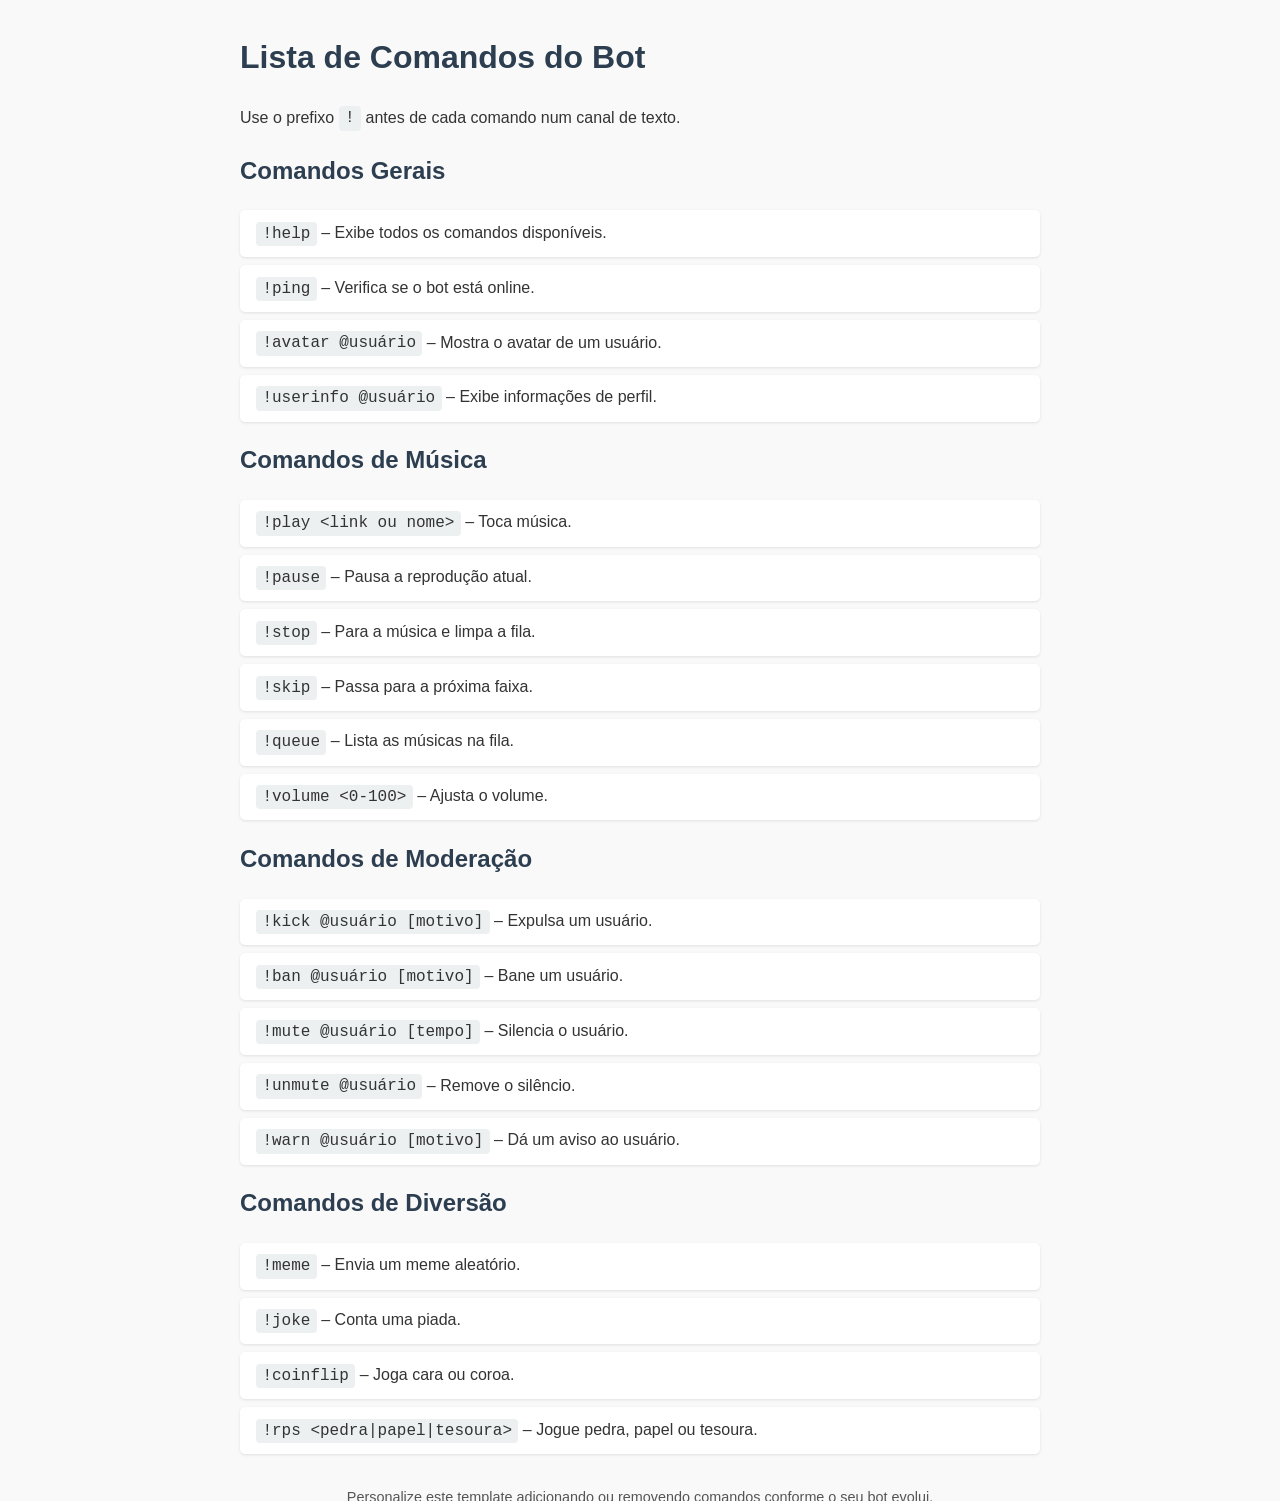
==== comandos.html @ 89ba39c0 "Add files via upload" ====
<!DOCTYPE html>
<html lang="pt-BR">
<head>
  <meta charset="UTF-8" />
  <meta name="viewport" content="width=device-width, initial-scale=1.0"/>
  <title>Comandos do Bot no Discord</title>
  <style>
    body {
      font-family: Arial, sans-serif;
      max-width: 800px;
      margin: 2rem auto;
      padding: 0 1rem;
      line-height: 1.6;
      color: #333;
      background: #f9f9f9;
    }
    h1, h2 {
      color: #2c3e50;
    }
    ul {
      list-style: none;
      padding: 0;
    }
    ul li {
      background: #fff;
      margin: .5rem 0;
      padding: .6rem 1rem;
      border-radius: 5px;
      box-shadow: 0 1px 3px rgba(0,0,0,0.1);
    }
    code {
      background: #ecf0f1;
      padding: .2rem .4rem;
      border-radius: 4px;
      font-family: Consolas, monospace;
    }
    footer {
      margin-top: 2rem;
      font-size: .9rem;
      text-align: center;
      color: #555;
    }
  </style>
</head>
<body>

  <h1>Lista de Comandos do Bot</h1>
  <p>Use o prefixo <code>!</code> antes de cada comando num canal de texto.</p>

  <h2>Comandos Gerais</h2>
  <ul>
    <li><code>!help</code> – Exibe todos os comandos disponíveis.</li>
    <li><code>!ping</code> – Verifica se o bot está online.</li>
    <li><code>!avatar @usuário</code> – Mostra o avatar de um usuário.</li>
    <li><code>!userinfo @usuário</code> – Exibe informações de perfil.</li>
  </ul>

  <h2>Comandos de Música</h2>
  <ul>
    <li><code>!play &lt;link ou nome&gt;</code> – Toca música.</li>
    <li><code>!pause</code> – Pausa a reprodução atual.</li>
    <li><code>!stop</code> – Para a música e limpa a fila.</li>
    <li><code>!skip</code> – Passa para a próxima faixa.</li>
    <li><code>!queue</code> – Lista as músicas na fila.</li>
    <li><code>!volume &lt;0-100&gt;</code> – Ajusta o volume.</li>
  </ul>

  <h2>Comandos de Moderação</h2>
  <ul>
    <li><code>!kick @usuário [motivo]</code> – Expulsa um usuário.</li>
    <li><code>!ban @usuário [motivo]</code> – Bane um usuário.</li>
    <li><code>!mute @usuário [tempo]</code> – Silencia o usuário.</li>
    <li><code>!unmute @usuário</code> – Remove o silêncio.</li>
    <li><code>!warn @usuário [motivo]</code> – Dá um aviso ao usuário.</li>
  </ul>

  <h2>Comandos de Diversão</h2>
  <ul>
    <li><code>!meme</code> – Envia um meme aleatório.</li>
    <li><code>!joke</code> – Conta uma piada.</li>
    <li><code>!coinflip</code> – Joga cara ou coroa.</li>
    <li><code>!rps &lt;pedra|papel|tesoura&gt;</code> – Jogue pedra, papel ou tesoura.</li>
  </ul>

  <footer>
    Personalize este template adicionando ou removendo comandos conforme o seu bot evolui.
  </footer>

</body>
</html>
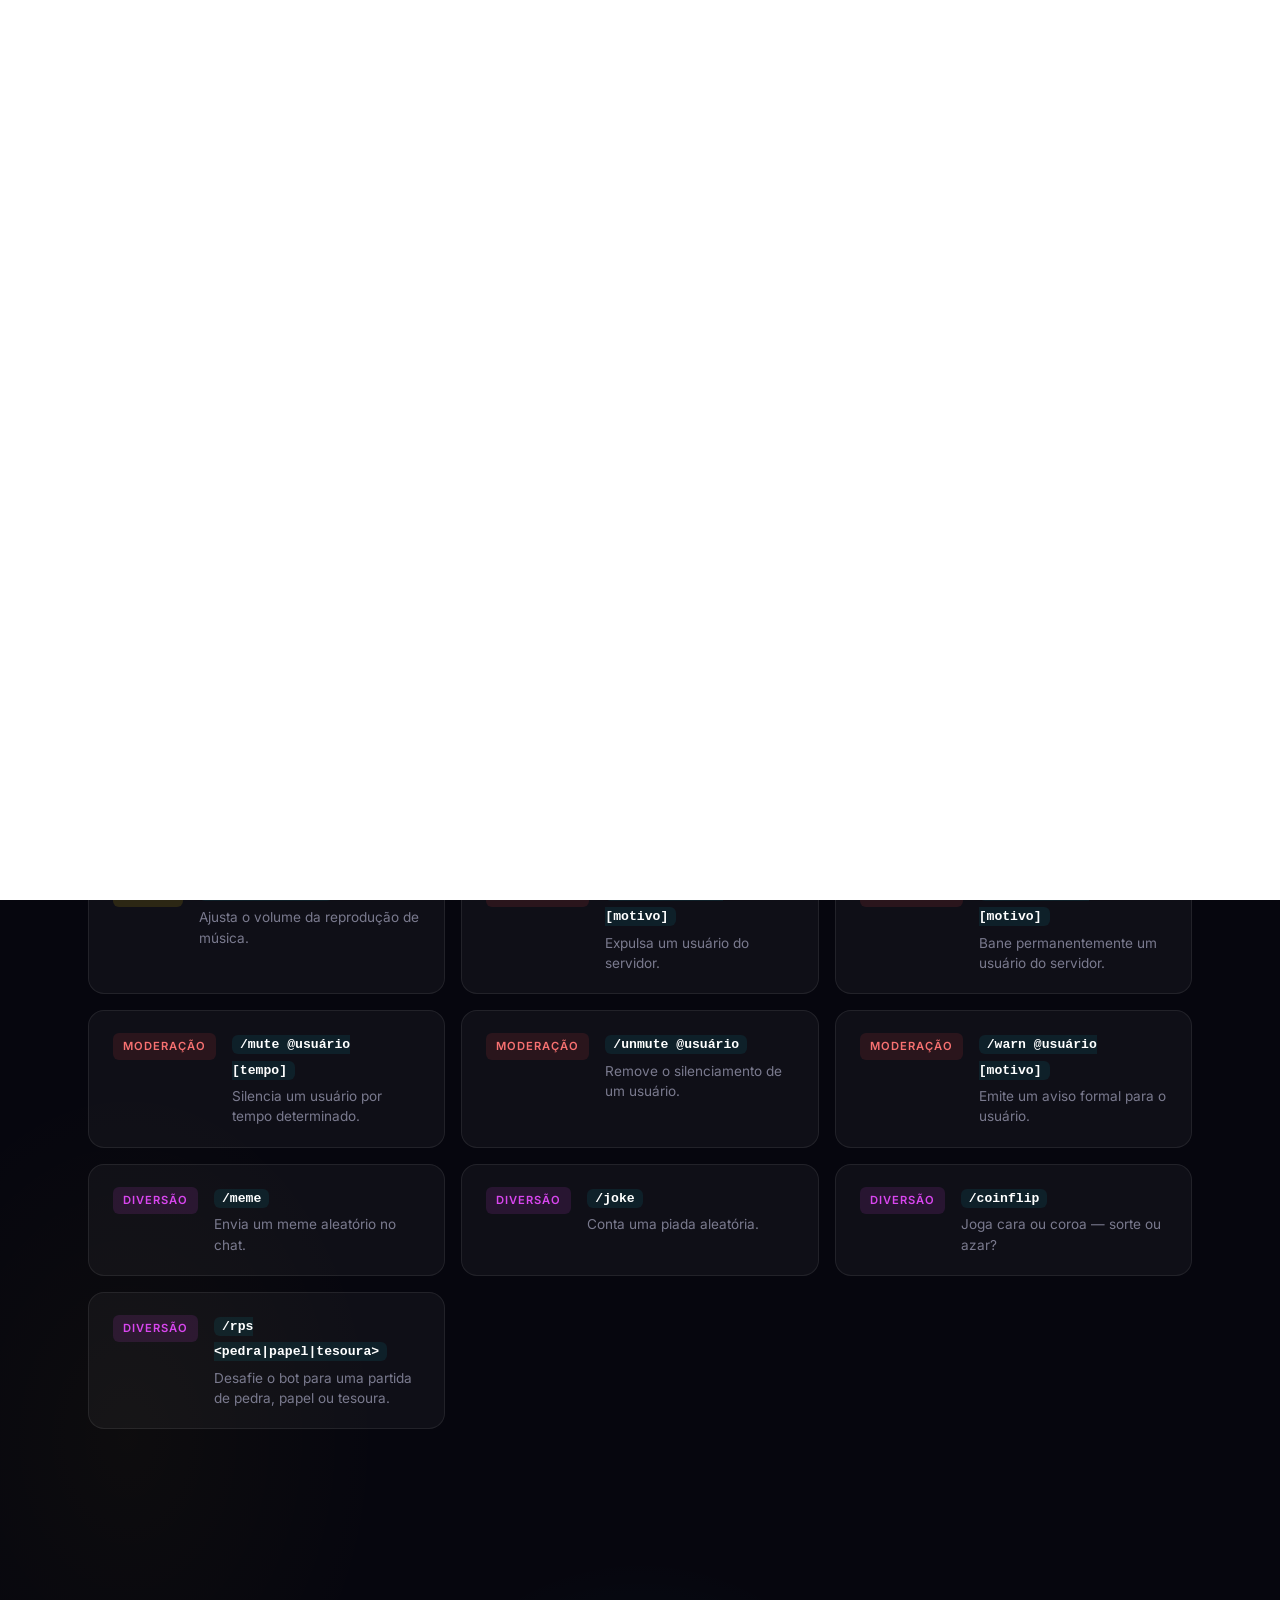
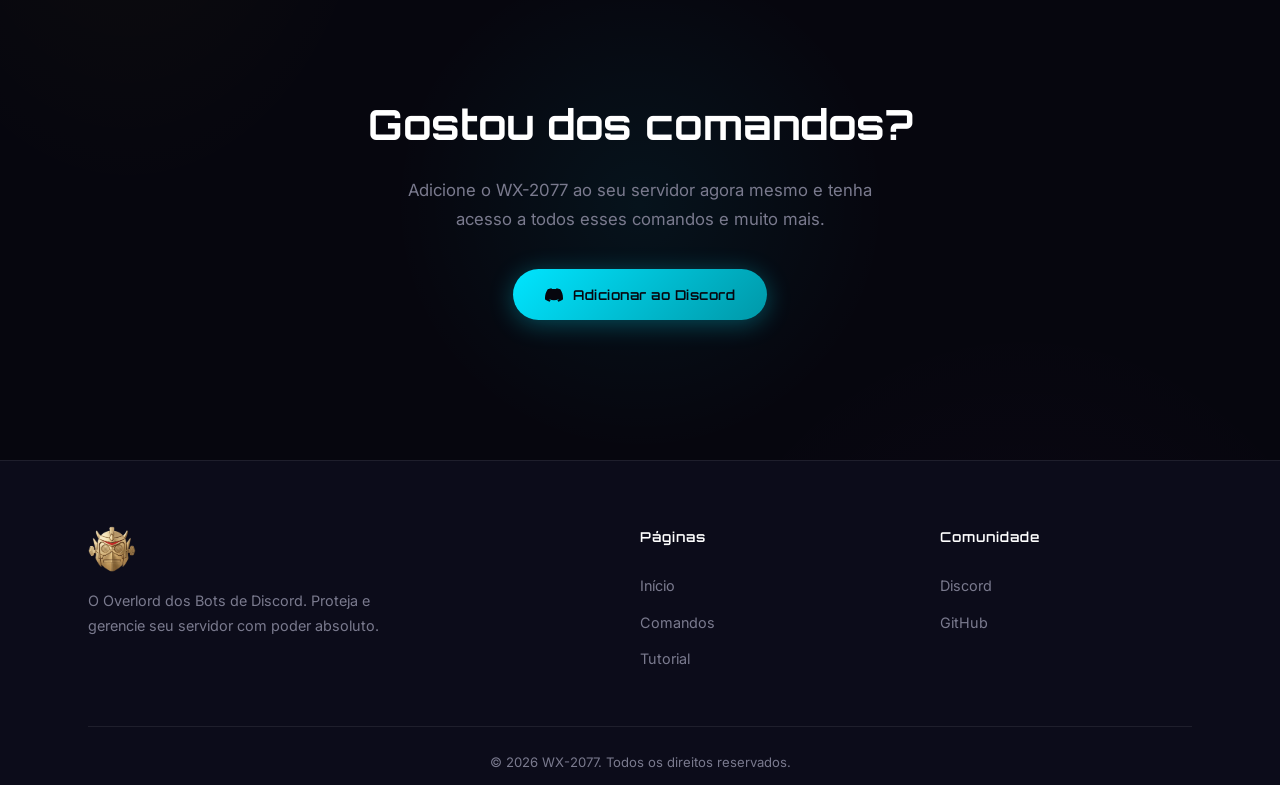
==== commit 97b2748a: "Redesign completo da landing page Redesign completo da landing page do bot de Discord WX-2077 com es" ====
--- a/comandos.html
+++ b/comandos.html
@@ -1,90 +1,277 @@
-<!DOCTYPE html>
-<html lang="pt-BR">
-<head>
-  <meta charset="UTF-8" />
-  <meta name="viewport" content="width=device-width, initial-scale=1.0"/>
-  <title>Comandos do Bot no Discord</title>
-  <style>
-    body {
-      font-family: Arial, sans-serif;
-      max-width: 800px;
-      margin: 2rem auto;
-      padding: 0 1rem;
-      line-height: 1.6;
-      color: #333;
-      background: #f9f9f9;
-    }
-    h1, h2 {
-      color: #2c3e50;
-    }
-    ul {
-      list-style: none;
-      padding: 0;
-    }
-    ul li {
-      background: #fff;
-      margin: .5rem 0;
-      padding: .6rem 1rem;
-      border-radius: 5px;
-      box-shadow: 0 1px 3px rgba(0,0,0,0.1);
-    }
-    code {
-      background: #ecf0f1;
-      padding: .2rem .4rem;
-      border-radius: 4px;
-      font-family: Consolas, monospace;
-    }
-    footer {
-      margin-top: 2rem;
-      font-size: .9rem;
-      text-align: center;
-      color: #555;
-    }
-  </style>
-</head>
-<body>
-
-  <h1>Lista de Comandos do Bot</h1>
-  <p>Use o prefixo <code>!</code> antes de cada comando num canal de texto.</p>
-
-  <h2>Comandos Gerais</h2>
-  <ul>
-    <li><code>!help</code> – Exibe todos os comandos disponíveis.</li>
-    <li><code>!ping</code> – Verifica se o bot está online.</li>
-    <li><code>!avatar @usuário</code> – Mostra o avatar de um usuário.</li>
-    <li><code>!userinfo @usuário</code> – Exibe informações de perfil.</li>
-  </ul>
-
-  <h2>Comandos de Música</h2>
-  <ul>
-    <li><code>!play &lt;link ou nome&gt;</code> – Toca música.</li>
-    <li><code>!pause</code> – Pausa a reprodução atual.</li>
-    <li><code>!stop</code> – Para a música e limpa a fila.</li>
-    <li><code>!skip</code> – Passa para a próxima faixa.</li>
-    <li><code>!queue</code> – Lista as músicas na fila.</li>
-    <li><code>!volume &lt;0-100&gt;</code> – Ajusta o volume.</li>
-  </ul>
-
-  <h2>Comandos de Moderação</h2>
-  <ul>
-    <li><code>!kick @usuário [motivo]</code> – Expulsa um usuário.</li>
-    <li><code>!ban @usuário [motivo]</code> – Bane um usuário.</li>
-    <li><code>!mute @usuário [tempo]</code> – Silencia o usuário.</li>
-    <li><code>!unmute @usuário</code> – Remove o silêncio.</li>
-    <li><code>!warn @usuário [motivo]</code> – Dá um aviso ao usuário.</li>
-  </ul>
-
-  <h2>Comandos de Diversão</h2>
-  <ul>
-    <li><code>!meme</code> – Envia um meme aleatório.</li>
-    <li><code>!joke</code> – Conta uma piada.</li>
-    <li><code>!coinflip</code> – Joga cara ou coroa.</li>
-    <li><code>!rps &lt;pedra|papel|tesoura&gt;</code> – Jogue pedra, papel ou tesoura.</li>
-  </ul>
-
-  <footer>
-    Personalize este template adicionando ou removendo comandos conforme o seu bot evolui.
-  </footer>
-
-</body>
-</html>
+<!DOCTYPE html>
+<html lang="pt-BR">
+<head>
+  <meta charset="UTF-8">
+  <meta name="viewport" content="width=device-width, initial-scale=1.0">
+  <meta name="description" content="Lista completa de comandos do bot WX-2077 para Discord — Gerais, Música, Moderação e Diversão.">
+  <meta name="theme-color" content="#06060e">
+  <title>Comandos — WX-2077</title>
+  <link rel="icon" type="image/png" href="images/logonova.png">
+  <link rel="stylesheet" href="style.css">
+</head>
+<body>
+
+  <!-- Lightning overlay -->
+  <div class="lightning-overlay" aria-hidden="true"></div>
+  <div class="nav__overlay" id="nav-overlay" aria-hidden="true"></div>
+
+  <!-- ===== NAVIGATION ===== -->
+  <header class="nav" id="nav">
+    <div class="nav__container">
+      <a href="index.html" class="nav__logo">
+        <img src="images/logonova.png" alt="WX-2077 Logo" class="nav__logo-img">
+        <span class="nav__logo-text">WX-2077</span>
+      </a>
+      <button class="nav__hamburger" id="hamburger" aria-label="Abrir menu" aria-expanded="false">
+        <span></span><span></span><span></span>
+      </button>
+      <nav class="nav__menu" id="nav-menu">
+        <a href="index.html" class="nav__link">Início</a>
+        <a href="comandos.html" class="nav__link nav__link--active">Comandos</a>
+        <a href="tutorial.html" class="nav__link">Tutorial</a>
+        <a href="https://github.com/seu-repositorio" class="nav__link" target="_blank" rel="noopener">Open Source</a>
+        <a href="https://discord.com/oauth2/authorize?client_id=1154902622189400074" class="nav__cta">
+          <svg class="btn__icon" viewBox="0 0 24 24" fill="currentColor"><path d="M20.317 4.37a19.791 19.791 0 0 0-4.885-1.515.074.074 0 0 0-.079.037c-.21.375-.444.864-.608 1.25a18.27 18.27 0 0 0-5.487 0 12.64 12.64 0 0 0-.617-1.25.077.077 0 0 0-.079-.037A19.736 19.736 0 0 0 3.677 4.37a.07.07 0 0 0-.032.027C.533 9.046-.32 13.58.099 18.057a.082.082 0 0 0 .031.057 19.9 19.9 0 0 0 5.993 3.03.078.078 0 0 0 .084-.028 14.09 14.09 0 0 0 1.226-1.994.076.076 0 0 0-.041-.106 13.107 13.107 0 0 1-1.872-.892.077.077 0 0 1-.008-.128 10.2 10.2 0 0 0 .372-.292.074.074 0 0 1 .077-.01c3.928 1.793 8.18 1.793 12.062 0a.074.074 0 0 1 .078.01c.12.098.246.198.373.292a.077.077 0 0 1-.006.127 12.299 12.299 0 0 1-1.873.892.077.077 0 0 0-.041.107c.36.698.772 1.362 1.225 1.993a.076.076 0 0 0 .084.028 19.839 19.839 0 0 0 6.002-3.03.077.077 0 0 0 .032-.054c.5-5.177-.838-9.674-3.549-13.66a.061.061 0 0 0-.031-.03z"/></svg>
+          Adicionar ao Discord
+        </a>
+      </nav>
+    </div>
+  </header>
+
+  <!-- ===== PAGE HEADER ===== -->
+  <section class="page-header">
+    <div class="container">
+      <h1 class="page-header__title reveal">Comandos</h1>
+      <p class="page-header__subtitle reveal">Todos os comandos disponíveis no WX-2077. Use o prefixo <code style="background:rgba(0,229,255,0.1);padding:2px 8px;border-radius:4px;color:var(--primary);font-family:monospace;">/</code> antes de cada comando.</p>
+    </div>
+  </section>
+
+  <!-- ===== COMMANDS ===== -->
+  <section class="section" style="padding-top:0;">
+    <div class="container">
+      <!-- Search -->
+      <div class="commands__search reveal">
+        <svg class="commands__search-icon" viewBox="0 0 24 24" fill="none" stroke="currentColor" stroke-width="2" stroke-linecap="round" stroke-linejoin="round">
+          <circle cx="11" cy="11" r="8"/><line x1="21" y1="21" x2="16.65" y2="16.65"/>
+        </svg>
+        <input type="text" class="commands__search-input" id="command-search" placeholder="Buscar comando..." autocomplete="off">
+      </div>
+
+      <!-- Tabs -->
+      <div class="commands__tabs reveal">
+        <button class="commands__tab commands__tab--active" data-filter="todos">Todos</button>
+        <button class="commands__tab" data-filter="geral">Gerais</button>
+        <button class="commands__tab" data-filter="musica">Música</button>
+        <button class="commands__tab" data-filter="moderacao">Moderação</button>
+        <button class="commands__tab" data-filter="diversao">Diversão</button>
+      </div>
+
+      <!-- Command Cards Grid -->
+      <div class="commands__grid">
+        <!-- GERAIS -->
+        <div class="command-card reveal" data-category="geral">
+          <span class="command-card__prefix command-card__prefix--geral">Geral</span>
+          <div class="command-card__body">
+            <div class="command-card__name"><code>/help</code></div>
+            <p class="command-card__desc">Exibe todos os comandos disponíveis.</p>
+          </div>
+        </div>
+
+        <div class="command-card reveal" data-category="geral">
+          <span class="command-card__prefix command-card__prefix--geral">Geral</span>
+          <div class="command-card__body">
+            <div class="command-card__name"><code>/ping</code></div>
+            <p class="command-card__desc">Verifica se o bot está online e mostra a latência.</p>
+          </div>
+        </div>
+
+        <div class="command-card reveal" data-category="geral">
+          <span class="command-card__prefix command-card__prefix--geral">Geral</span>
+          <div class="command-card__body">
+            <div class="command-card__name"><code>/avatar @usuário</code></div>
+            <p class="command-card__desc">Mostra o avatar de um usuário em tamanho completo.</p>
+          </div>
+        </div>
+
+        <div class="command-card reveal" data-category="geral">
+          <span class="command-card__prefix command-card__prefix--geral">Geral</span>
+          <div class="command-card__body">
+            <div class="command-card__name"><code>/userinfo @usuário</code></div>
+            <p class="command-card__desc">Exibe informações detalhadas do perfil do usuário.</p>
+          </div>
+        </div>
+
+        <!-- MÚSICA -->
+        <div class="command-card reveal" data-category="musica">
+          <span class="command-card__prefix command-card__prefix--musica">Música</span>
+          <div class="command-card__body">
+            <div class="command-card__name"><code>/play &lt;link ou nome&gt;</code></div>
+            <p class="command-card__desc">Toca uma música no canal de voz.</p>
+          </div>
+        </div>
+
+        <div class="command-card reveal" data-category="musica">
+          <span class="command-card__prefix command-card__prefix--musica">Música</span>
+          <div class="command-card__body">
+            <div class="command-card__name"><code>/pause</code></div>
+            <p class="command-card__desc">Pausa a reprodução atual.</p>
+          </div>
+        </div>
+
+        <div class="command-card reveal" data-category="musica">
+          <span class="command-card__prefix command-card__prefix--musica">Música</span>
+          <div class="command-card__body">
+            <div class="command-card__name"><code>/stop</code></div>
+            <p class="command-card__desc">Para a música e limpa a fila de reprodução.</p>
+          </div>
+        </div>
+
+        <div class="command-card reveal" data-category="musica">
+          <span class="command-card__prefix command-card__prefix--musica">Música</span>
+          <div class="command-card__body">
+            <div class="command-card__name"><code>/skip</code></div>
+            <p class="command-card__desc">Pula para a próxima faixa na fila.</p>
+          </div>
+        </div>
+
+        <div class="command-card reveal" data-category="musica">
+          <span class="command-card__prefix command-card__prefix--musica">Música</span>
+          <div class="command-card__body">
+            <div class="command-card__name"><code>/queue</code></div>
+            <p class="command-card__desc">Lista todas as músicas na fila de reprodução.</p>
+          </div>
+        </div>
+
+        <div class="command-card reveal" data-category="musica">
+          <span class="command-card__prefix command-card__prefix--musica">Música</span>
+          <div class="command-card__body">
+            <div class="command-card__name"><code>/volume &lt;0-100&gt;</code></div>
+            <p class="command-card__desc">Ajusta o volume da reprodução de música.</p>
+          </div>
+        </div>
+
+        <!-- MODERAÇÃO -->
+        <div class="command-card reveal" data-category="moderacao">
+          <span class="command-card__prefix command-card__prefix--moderacao">Moderação</span>
+          <div class="command-card__body">
+            <div class="command-card__name"><code>/kick @usuário [motivo]</code></div>
+            <p class="command-card__desc">Expulsa um usuário do servidor.</p>
+          </div>
+        </div>
+
+        <div class="command-card reveal" data-category="moderacao">
+          <span class="command-card__prefix command-card__prefix--moderacao">Moderação</span>
+          <div class="command-card__body">
+            <div class="command-card__name"><code>/ban @usuário [motivo]</code></div>
+            <p class="command-card__desc">Bane permanentemente um usuário do servidor.</p>
+          </div>
+        </div>
+
+        <div class="command-card reveal" data-category="moderacao">
+          <span class="command-card__prefix command-card__prefix--moderacao">Moderação</span>
+          <div class="command-card__body">
+            <div class="command-card__name"><code>/mute @usuário [tempo]</code></div>
+            <p class="command-card__desc">Silencia um usuário por tempo determinado.</p>
+          </div>
+        </div>
+
+        <div class="command-card reveal" data-category="moderacao">
+          <span class="command-card__prefix command-card__prefix--moderacao">Moderação</span>
+          <div class="command-card__body">
+            <div class="command-card__name"><code>/unmute @usuário</code></div>
+            <p class="command-card__desc">Remove o silenciamento de um usuário.</p>
+          </div>
+        </div>
+
+        <div class="command-card reveal" data-category="moderacao">
+          <span class="command-card__prefix command-card__prefix--moderacao">Moderação</span>
+          <div class="command-card__body">
+            <div class="command-card__name"><code>/warn @usuário [motivo]</code></div>
+            <p class="command-card__desc">Emite um aviso formal para o usuário.</p>
+          </div>
+        </div>
+
+        <!-- DIVERSÃO -->
+        <div class="command-card reveal" data-category="diversao">
+          <span class="command-card__prefix command-card__prefix--diversao">Diversão</span>
+          <div class="command-card__body">
+            <div class="command-card__name"><code>/meme</code></div>
+            <p class="command-card__desc">Envia um meme aleatório no chat.</p>
+          </div>
+        </div>
+
+        <div class="command-card reveal" data-category="diversao">
+          <span class="command-card__prefix command-card__prefix--diversao">Diversão</span>
+          <div class="command-card__body">
+            <div class="command-card__name"><code>/joke</code></div>
+            <p class="command-card__desc">Conta uma piada aleatória.</p>
+          </div>
+        </div>
+
+        <div class="command-card reveal" data-category="diversao">
+          <span class="command-card__prefix command-card__prefix--diversao">Diversão</span>
+          <div class="command-card__body">
+            <div class="command-card__name"><code>/coinflip</code></div>
+            <p class="command-card__desc">Joga cara ou coroa — sorte ou azar?</p>
+          </div>
+        </div>
+
+        <div class="command-card reveal" data-category="diversao">
+          <span class="command-card__prefix command-card__prefix--diversao">Diversão</span>
+          <div class="command-card__body">
+            <div class="command-card__name"><code>/rps &lt;pedra|papel|tesoura&gt;</code></div>
+            <p class="command-card__desc">Desafie o bot para uma partida de pedra, papel ou tesoura.</p>
+          </div>
+        </div>
+      </div>
+    </div>
+  </section>
+
+  <!-- ===== CTA ===== -->
+  <section class="cta-section">
+    <div class="container">
+      <h2 class="cta-section__title reveal">Gostou dos comandos?</h2>
+      <p class="cta-section__text reveal">Adicione o WX-2077 ao seu servidor agora mesmo e tenha acesso a todos esses comandos e muito mais.</p>
+      <div class="reveal">
+        <a href="https://discord.com/oauth2/authorize?client_id=1154902622189400074" class="btn btn--primary">
+          <svg class="btn__icon" viewBox="0 0 24 24" fill="currentColor"><path d="M20.317 4.37a19.791 19.791 0 0 0-4.885-1.515.074.074 0 0 0-.079.037c-.21.375-.444.864-.608 1.25a18.27 18.27 0 0 0-5.487 0 12.64 12.64 0 0 0-.617-1.25.077.077 0 0 0-.079-.037A19.736 19.736 0 0 0 3.677 4.37a.07.07 0 0 0-.032.027C.533 9.046-.32 13.58.099 18.057a.082.082 0 0 0 .031.057 19.9 19.9 0 0 0 5.993 3.03.078.078 0 0 0 .084-.028 14.09 14.09 0 0 0 1.226-1.994.076.076 0 0 0-.041-.106 13.107 13.107 0 0 1-1.872-.892.077.077 0 0 1-.008-.128 10.2 10.2 0 0 0 .372-.292.074.074 0 0 1 .077-.01c3.928 1.793 8.18 1.793 12.062 0a.074.074 0 0 1 .078.01c.12.098.246.198.373.292a.077.077 0 0 1-.006.127 12.299 12.299 0 0 1-1.873.892.077.077 0 0 0-.041.107c.36.698.772 1.362 1.225 1.993a.076.076 0 0 0 .084.028 19.839 19.839 0 0 0 6.002-3.03.077.077 0 0 0 .032-.054c.5-5.177-.838-9.674-3.549-13.66a.061.061 0 0 0-.031-.03z"/></svg>
+          Adicionar ao Discord
+        </a>
+      </div>
+    </div>
+  </section>
+
+  <!-- ===== FOOTER ===== -->
+  <footer class="footer">
+    <div class="container">
+      <div class="footer__grid">
+        <div class="footer__col">
+          <img src="images/logonova.png" alt="WX-2077" class="footer__logo-img">
+          <p class="footer__desc">O Overlord dos Bots de Discord. Proteja e gerencie seu servidor com poder absoluto.</p>
+        </div>
+        <div class="footer__col">
+          <h4 class="footer__title">Páginas</h4>
+          <a href="index.html" class="footer__link">Início</a>
+          <a href="comandos.html" class="footer__link">Comandos</a>
+          <a href="tutorial.html" class="footer__link">Tutorial</a>
+        </div>
+        <div class="footer__col">
+          <h4 class="footer__title">Comunidade</h4>
+          <a href="https://discord.com/oauth2/authorize?client_id=1154902622189400074" class="footer__link" target="_blank" rel="noopener">Discord</a>
+          <a href="https://github.com/seu-repositorio" class="footer__link" target="_blank" rel="noopener">GitHub</a>
+        </div>
+      </div>
+      <div class="footer__bottom">
+        <p>&copy; 2026 WX-2077. Todos os direitos reservados.</p>
+      </div>
+    </div>
+  </footer>
+
+  <!-- Back to top -->
+  <button class="back-to-top" id="back-to-top" aria-label="Voltar ao topo">
+    <svg viewBox="0 0 24 24" fill="none" stroke="currentColor" stroke-width="2" stroke-linecap="round" stroke-linejoin="round"><polyline points="18 15 12 9 6 15"/></svg>
+  </button>
+
+  <script src="script.js"></script>
+</body>
+</html>
--- a/style.css
+++ b/style.css
@@ -0,0 +1,1579 @@
+/* ====================================
+   WX-2077 — Design System Cyberpunk
+   ==================================== */
+
+@import url('https://fonts.googleapis.com/css2?family=Inter:wght@300;400;500;600;700&family=Orbitron:wght@400;500;600;700;800;900&display=swap');
+
+/* --- Custom Properties --- */
+:root {
+  --bg-primary: #06060e;
+  --bg-secondary: #0c0c1a;
+  --bg-tertiary: #141428;
+  --bg-card: rgba(255, 255, 255, 0.03);
+
+  --primary: #00e5ff;
+  --primary-dim: #007a8a;
+  --primary-rgb: 0, 229, 255;
+
+  --secondary: #d946ef;
+  --secondary-rgb: 217, 70, 239;
+
+  --accent: #ffd700;
+  --accent-dim: #b8960a;
+  --accent-rgb: 255, 215, 0;
+
+  --text: #e2e2e8;
+  --text-muted: #7a7a8e;
+  --text-bright: #ffffff;
+
+  --glass-bg: rgba(255, 255, 255, 0.04);
+  --glass-border: rgba(255, 255, 255, 0.08);
+  --glass-hover: rgba(255, 255, 255, 0.08);
+
+  --radius-xs: 6px;
+  --radius-sm: 10px;
+  --radius: 16px;
+  --radius-lg: 24px;
+  --radius-xl: 32px;
+
+  --ease: cubic-bezier(0.4, 0, 0.2, 1);
+  --ease-spring: cubic-bezier(0.34, 1.56, 0.64, 1);
+  --transition: 0.35s var(--ease);
+  --transition-fast: 0.2s var(--ease);
+
+  --nav-height: 72px;
+  --container: 1200px;
+  --gutter: clamp(16px, 4vw, 48px);
+}
+
+/* --- Reset --- */
+*,
+*::before,
+*::after {
+  margin: 0;
+  padding: 0;
+  box-sizing: border-box;
+}
+
+html {
+  scroll-behavior: smooth;
+  scroll-padding-top: var(--nav-height);
+}
+
+body {
+  font-family: 'Inter', -apple-system, BlinkMacSystemFont, sans-serif;
+  font-size: 16px;
+  line-height: 1.7;
+  color: var(--text);
+  background: var(--bg-primary);
+  background-image:
+    radial-gradient(ellipse 80% 60% at 50% 0%, rgba(var(--primary-rgb), 0.06) 0%, transparent 60%),
+    radial-gradient(ellipse 60% 40% at 80% 100%, rgba(var(--secondary-rgb), 0.04) 0%, transparent 50%),
+    radial-gradient(ellipse 40% 30% at 10% 60%, rgba(var(--accent-rgb), 0.03) 0%, transparent 50%);
+  min-height: 100vh;
+  overflow-x: hidden;
+  -webkit-font-smoothing: antialiased;
+  -moz-osx-font-smoothing: grayscale;
+}
+
+a {
+  color: inherit;
+  text-decoration: none;
+}
+
+ul, ol {
+  list-style: none;
+}
+
+img {
+  max-width: 100%;
+  height: auto;
+  display: block;
+}
+
+button {
+  font-family: inherit;
+  cursor: pointer;
+  border: none;
+  background: none;
+  color: inherit;
+}
+
+/* --- Custom Scrollbar --- */
+::-webkit-scrollbar {
+  width: 8px;
+}
+
+::-webkit-scrollbar-track {
+  background: var(--bg-primary);
+}
+
+::-webkit-scrollbar-thumb {
+  background: linear-gradient(180deg, var(--primary-dim), var(--secondary));
+  border-radius: 99px;
+}
+
+::-webkit-scrollbar-thumb:hover {
+  background: linear-gradient(180deg, var(--primary), var(--secondary));
+}
+
+/* --- Utility --- */
+.container {
+  max-width: var(--container);
+  margin: 0 auto;
+  padding: 0 var(--gutter);
+}
+
+.sr-only {
+  position: absolute;
+  width: 1px;
+  height: 1px;
+  overflow: hidden;
+  clip: rect(0, 0, 0, 0);
+  white-space: nowrap;
+  border: 0;
+}
+
+/* ====================================
+   NAVIGATION
+   ==================================== */
+.nav {
+  position: fixed;
+  top: 0;
+  left: 0;
+  width: 100%;
+  height: var(--nav-height);
+  z-index: 1000;
+  transition: background var(--transition), box-shadow var(--transition);
+}
+
+.nav--scrolled {
+  background: rgba(6, 6, 14, 0.85);
+  backdrop-filter: blur(20px) saturate(1.4);
+  -webkit-backdrop-filter: blur(20px) saturate(1.4);
+  box-shadow: 0 1px 0 var(--glass-border), 0 8px 32px rgba(0, 0, 0, 0.3);
+}
+
+.nav__container {
+  max-width: var(--container);
+  margin: 0 auto;
+  padding: 0 var(--gutter);
+  height: 100%;
+  display: flex;
+  align-items: center;
+  justify-content: space-between;
+}
+
+.nav__logo {
+  display: flex;
+  align-items: center;
+  gap: 12px;
+  z-index: 1001;
+  flex-shrink: 0;
+}
+
+.nav__logo-img {
+  width: 42px;
+  height: 42px;
+  border-radius: 50%;
+  object-fit: cover;
+  border: 2px solid rgba(var(--accent-rgb), 0.4);
+  box-shadow: 0 0 16px rgba(var(--accent-rgb), 0.2);
+  transition: var(--transition);
+}
+
+.nav__logo:hover .nav__logo-img {
+  border-color: var(--accent);
+  box-shadow: 0 0 24px rgba(var(--accent-rgb), 0.4);
+}
+
+.nav__logo-text {
+  font-family: 'Orbitron', sans-serif;
+  font-weight: 700;
+  font-size: 1.2rem;
+  color: var(--accent);
+  letter-spacing: 1px;
+  text-shadow: 0 0 20px rgba(var(--accent-rgb), 0.3);
+}
+
+.nav__menu {
+  display: flex;
+  align-items: center;
+  gap: 8px;
+}
+
+.nav__link {
+  font-size: 0.9rem;
+  font-weight: 500;
+  padding: 8px 18px;
+  border-radius: var(--radius-xl);
+  color: var(--text-muted);
+  transition: color var(--transition-fast), background var(--transition-fast);
+  white-space: nowrap;
+  position: relative;
+}
+
+.nav__link:hover,
+.nav__link--active {
+  color: var(--text-bright);
+  background: var(--glass-hover);
+}
+
+.nav__link::after {
+  content: '';
+  position: absolute;
+  bottom: 2px;
+  left: 50%;
+  transform: translateX(-50%) scaleX(0);
+  width: 20px;
+  height: 2px;
+  background: var(--primary);
+  border-radius: 2px;
+  transition: transform var(--transition);
+}
+
+.nav__link:hover::after,
+.nav__link--active::after {
+  transform: translateX(-50%) scaleX(1);
+}
+
+.nav__cta {
+  font-family: 'Orbitron', sans-serif;
+  font-size: 0.78rem;
+  font-weight: 600;
+  letter-spacing: 0.5px;
+  padding: 10px 24px;
+  border-radius: var(--radius-xl);
+  background: linear-gradient(135deg, var(--primary), #0098a8);
+  color: var(--bg-primary);
+  white-space: nowrap;
+  transition: transform var(--transition-fast), box-shadow var(--transition-fast), filter var(--transition-fast);
+  box-shadow: 0 4px 20px rgba(var(--primary-rgb), 0.25);
+}
+
+.nav__cta:hover {
+  transform: translateY(-2px);
+  box-shadow: 0 6px 28px rgba(var(--primary-rgb), 0.4);
+  filter: brightness(1.1);
+}
+
+.nav__cta:active {
+  transform: translateY(0) scale(0.97);
+}
+
+/* Hamburger */
+.nav__hamburger {
+  display: none;
+  flex-direction: column;
+  justify-content: center;
+  gap: 5px;
+  width: 36px;
+  height: 36px;
+  z-index: 1001;
+  padding: 4px;
+}
+
+.nav__hamburger span {
+  display: block;
+  width: 100%;
+  height: 2px;
+  background: var(--text);
+  border-radius: 2px;
+  transition: transform var(--transition), opacity var(--transition-fast);
+  transform-origin: center;
+}
+
+.nav__hamburger--active span:nth-child(1) {
+  transform: translateY(7px) rotate(45deg);
+}
+
+.nav__hamburger--active span:nth-child(2) {
+  opacity: 0;
+}
+
+.nav__hamburger--active span:nth-child(3) {
+  transform: translateY(-7px) rotate(-45deg);
+}
+
+/* ====================================
+   HERO
+   ==================================== */
+.hero {
+  position: relative;
+  min-height: 100vh;
+  display: flex;
+  align-items: center;
+  padding-top: var(--nav-height);
+  overflow: hidden;
+}
+
+.hero__canvas {
+  position: absolute;
+  top: 0;
+  left: 0;
+  width: 100%;
+  height: 100%;
+  z-index: 0;
+  pointer-events: none;
+}
+
+.hero::before {
+  content: '';
+  position: absolute;
+  bottom: 0;
+  left: 0;
+  width: 100%;
+  height: 200px;
+  background: linear-gradient(to top, var(--bg-primary), transparent);
+  z-index: 1;
+  pointer-events: none;
+}
+
+.hero__container {
+  max-width: var(--container);
+  margin: 0 auto;
+  padding: 0 var(--gutter);
+  display: flex;
+  align-items: center;
+  justify-content: space-between;
+  gap: 48px;
+  width: 100%;
+  position: relative;
+  z-index: 2;
+}
+
+.hero__content {
+  flex: 1;
+  max-width: 600px;
+}
+
+.hero__badge {
+  display: inline-flex;
+  align-items: center;
+  gap: 8px;
+  padding: 6px 16px;
+  border-radius: var(--radius-xl);
+  background: var(--glass-bg);
+  border: 1px solid var(--glass-border);
+  font-size: 0.82rem;
+  font-weight: 500;
+  color: var(--primary);
+  margin-bottom: 24px;
+  backdrop-filter: blur(10px);
+}
+
+.hero__badge-dot {
+  width: 8px;
+  height: 8px;
+  border-radius: 50%;
+  background: #22c55e;
+  box-shadow: 0 0 8px #22c55e;
+  animation: pulse-dot 2s ease-in-out infinite;
+}
+
+@keyframes pulse-dot {
+  0%, 100% { opacity: 1; }
+  50% { opacity: 0.4; }
+}
+
+.hero__title {
+  font-family: 'Orbitron', sans-serif;
+  font-weight: 900;
+  font-size: clamp(3rem, 6vw, 5.5rem);
+  line-height: 1.05;
+  color: var(--text-bright);
+  margin-bottom: 8px;
+  letter-spacing: -1px;
+}
+
+.hero__title-accent {
+  display: block;
+  background: linear-gradient(135deg, var(--accent), #ffaa00, var(--accent));
+  background-size: 200% auto;
+  -webkit-background-clip: text;
+  -webkit-text-fill-color: transparent;
+  background-clip: text;
+  animation: shimmer-text 4s linear infinite;
+  text-shadow: none;
+  filter: drop-shadow(0 0 30px rgba(var(--accent-rgb), 0.3));
+}
+
+@keyframes shimmer-text {
+  0% { background-position: 0% center; }
+  100% { background-position: 200% center; }
+}
+
+.hero__subtitle {
+  font-family: 'Orbitron', sans-serif;
+  font-weight: 600;
+  font-size: clamp(1rem, 2.2vw, 1.5rem);
+  color: var(--primary);
+  margin-bottom: 24px;
+  min-height: 2em;
+  text-shadow: 0 0 30px rgba(var(--primary-rgb), 0.3);
+}
+
+.hero__typing-cursor {
+  display: inline-block;
+  width: 3px;
+  height: 1.1em;
+  background: var(--primary);
+  margin-left: 4px;
+  vertical-align: text-bottom;
+  animation: blink-cursor 0.8s step-end infinite;
+}
+
+@keyframes blink-cursor {
+  0%, 100% { opacity: 1; }
+  50% { opacity: 0; }
+}
+
+.hero__description {
+  font-size: 1.05rem;
+  color: var(--text-muted);
+  margin-bottom: 36px;
+  max-width: 480px;
+  line-height: 1.8;
+}
+
+.hero__buttons {
+  display: flex;
+  gap: 16px;
+  flex-wrap: wrap;
+}
+
+.btn {
+  display: inline-flex;
+  align-items: center;
+  justify-content: center;
+  gap: 10px;
+  padding: 14px 32px;
+  border-radius: var(--radius-xl);
+  font-family: 'Orbitron', sans-serif;
+  font-size: 0.85rem;
+  font-weight: 600;
+  letter-spacing: 0.5px;
+  white-space: nowrap;
+  transition: transform var(--transition-fast), box-shadow var(--transition-fast), filter var(--transition-fast), background var(--transition);
+  position: relative;
+  overflow: hidden;
+}
+
+.btn::before {
+  content: '';
+  position: absolute;
+  top: 50%;
+  left: 50%;
+  width: 0;
+  height: 0;
+  background: rgba(255, 255, 255, 0.15);
+  border-radius: 50%;
+  transform: translate(-50%, -50%);
+  transition: width 0.5s ease, height 0.5s ease;
+}
+
+.btn:active::before {
+  width: 300px;
+  height: 300px;
+}
+
+.btn--primary {
+  background: linear-gradient(135deg, var(--primary), #0098a8);
+  color: var(--bg-primary);
+  box-shadow: 0 4px 24px rgba(var(--primary-rgb), 0.3);
+}
+
+.btn--primary:hover {
+  transform: translateY(-3px);
+  box-shadow: 0 8px 36px rgba(var(--primary-rgb), 0.45);
+  filter: brightness(1.1);
+}
+
+.btn--secondary {
+  background: var(--glass-bg);
+  color: var(--text);
+  border: 1px solid var(--glass-border);
+  backdrop-filter: blur(10px);
+}
+
+.btn--secondary:hover {
+  background: var(--glass-hover);
+  border-color: rgba(var(--primary-rgb), 0.3);
+  transform: translateY(-3px);
+  box-shadow: 0 8px 24px rgba(0, 0, 0, 0.2);
+}
+
+.btn:active {
+  transform: translateY(0) scale(0.97);
+}
+
+.btn__icon {
+  width: 18px;
+  height: 18px;
+  flex-shrink: 0;
+}
+
+.hero__image {
+  flex: 0 0 auto;
+  position: relative;
+}
+
+.hero__mascot {
+  width: clamp(260px, 28vw, 420px);
+  height: auto;
+  filter: drop-shadow(0 0 40px rgba(var(--accent-rgb), 0.25)) drop-shadow(0 20px 60px rgba(0, 0, 0, 0.4));
+  animation: levitate 6s ease-in-out infinite;
+}
+
+@keyframes levitate {
+  0%, 100% { transform: translateY(0); }
+  50% { transform: translateY(-20px); }
+}
+
+.hero__image::before {
+  content: '';
+  position: absolute;
+  bottom: -20px;
+  left: 50%;
+  transform: translateX(-50%);
+  width: 70%;
+  height: 30px;
+  background: radial-gradient(ellipse, rgba(var(--accent-rgb), 0.15), transparent 70%);
+  border-radius: 50%;
+  animation: levitate-shadow 6s ease-in-out infinite;
+}
+
+@keyframes levitate-shadow {
+  0%, 100% { transform: translateX(-50%) scale(1); opacity: 0.6; }
+  50% { transform: translateX(-50%) scale(0.85); opacity: 0.3; }
+}
+
+/* ====================================
+   SECTION SHARED
+   ==================================== */
+.section {
+  padding: clamp(60px, 10vw, 120px) 0;
+  position: relative;
+}
+
+.section__header {
+  text-align: center;
+  margin-bottom: clamp(40px, 6vw, 72px);
+}
+
+.section__tag {
+  display: inline-flex;
+  align-items: center;
+  gap: 8px;
+  font-family: 'Orbitron', sans-serif;
+  font-size: 0.75rem;
+  font-weight: 600;
+  letter-spacing: 2px;
+  text-transform: uppercase;
+  color: var(--primary);
+  margin-bottom: 16px;
+}
+
+.section__tag::before,
+.section__tag::after {
+  content: '';
+  width: 24px;
+  height: 1px;
+  background: linear-gradient(90deg, transparent, var(--primary));
+}
+
+.section__tag::after {
+  background: linear-gradient(90deg, var(--primary), transparent);
+}
+
+.section__title {
+  font-family: 'Orbitron', sans-serif;
+  font-weight: 700;
+  font-size: clamp(1.6rem, 3.5vw, 2.8rem);
+  color: var(--text-bright);
+  letter-spacing: -0.5px;
+  line-height: 1.2;
+}
+
+.section__subtitle {
+  font-size: 1.05rem;
+  color: var(--text-muted);
+  margin-top: 16px;
+  max-width: 560px;
+  margin-left: auto;
+  margin-right: auto;
+}
+
+/* ====================================
+   FEATURES
+   ==================================== */
+.features {
+  background: linear-gradient(180deg, var(--bg-primary), var(--bg-secondary), var(--bg-primary));
+}
+
+.features__grid {
+  display: grid;
+  grid-template-columns: repeat(auto-fit, minmax(300px, 1fr));
+  gap: 24px;
+}
+
+.feature-card {
+  position: relative;
+  padding: 36px 28px;
+  border-radius: var(--radius);
+  background: var(--glass-bg);
+  border: 1px solid var(--glass-border);
+  backdrop-filter: blur(10px);
+  transition: transform var(--transition), box-shadow var(--transition), border-color var(--transition);
+  overflow: hidden;
+}
+
+.feature-card::before {
+  content: '';
+  position: absolute;
+  top: 0;
+  left: 0;
+  right: 0;
+  height: 2px;
+  background: linear-gradient(90deg, transparent, var(--primary), var(--secondary), transparent);
+  opacity: 0;
+  transition: opacity var(--transition);
+}
+
+.feature-card:hover {
+  transform: translateY(-8px);
+  border-color: rgba(var(--primary-rgb), 0.2);
+  box-shadow: 0 20px 60px rgba(0, 0, 0, 0.3), 0 0 40px rgba(var(--primary-rgb), 0.05);
+}
+
+.feature-card:hover::before {
+  opacity: 1;
+}
+
+.feature-card__icon {
+  width: 56px;
+  height: 56px;
+  border-radius: var(--radius-sm);
+  display: flex;
+  align-items: center;
+  justify-content: center;
+  margin-bottom: 20px;
+  background: rgba(var(--primary-rgb), 0.08);
+  color: var(--primary);
+  transition: background var(--transition), box-shadow var(--transition);
+}
+
+.feature-card:hover .feature-card__icon {
+  background: rgba(var(--primary-rgb), 0.15);
+  box-shadow: 0 0 24px rgba(var(--primary-rgb), 0.15);
+}
+
+.feature-card__icon svg {
+  width: 28px;
+  height: 28px;
+}
+
+.feature-card:nth-child(2) .feature-card__icon {
+  background: rgba(var(--secondary-rgb), 0.08);
+  color: var(--secondary);
+}
+
+.feature-card:nth-child(2):hover .feature-card__icon {
+  background: rgba(var(--secondary-rgb), 0.15);
+  box-shadow: 0 0 24px rgba(var(--secondary-rgb), 0.15);
+}
+
+.feature-card:nth-child(3) .feature-card__icon {
+  background: rgba(var(--accent-rgb), 0.08);
+  color: var(--accent);
+}
+
+.feature-card:nth-child(3):hover .feature-card__icon {
+  background: rgba(var(--accent-rgb), 0.15);
+  box-shadow: 0 0 24px rgba(var(--accent-rgb), 0.15);
+}
+
+.feature-card__title {
+  font-family: 'Orbitron', sans-serif;
+  font-weight: 600;
+  font-size: 1.1rem;
+  color: var(--text-bright);
+  margin-bottom: 10px;
+}
+
+.feature-card__text {
+  font-size: 0.92rem;
+  color: var(--text-muted);
+  line-height: 1.7;
+}
+
+/* ====================================
+   HOW IT WORKS
+   ==================================== */
+.steps__grid {
+  display: flex;
+  flex-direction: column;
+  gap: 0;
+  max-width: 700px;
+  margin: 0 auto;
+  position: relative;
+}
+
+.steps__grid::before {
+  content: '';
+  position: absolute;
+  left: 28px;
+  top: 0;
+  bottom: 0;
+  width: 2px;
+  background: linear-gradient(180deg, var(--primary), var(--secondary), var(--accent));
+  opacity: 0.2;
+}
+
+.step {
+  display: flex;
+  gap: 28px;
+  padding: 32px 0;
+  position: relative;
+}
+
+.step__number {
+  flex-shrink: 0;
+  width: 56px;
+  height: 56px;
+  border-radius: 50%;
+  background: var(--bg-tertiary);
+  border: 2px solid rgba(var(--primary-rgb), 0.3);
+  display: flex;
+  align-items: center;
+  justify-content: center;
+  font-family: 'Orbitron', sans-serif;
+  font-weight: 700;
+  font-size: 1.1rem;
+  color: var(--primary);
+  position: relative;
+  z-index: 2;
+  transition: border-color var(--transition), box-shadow var(--transition), background var(--transition);
+}
+
+.step:hover .step__number {
+  border-color: var(--primary);
+  box-shadow: 0 0 24px rgba(var(--primary-rgb), 0.25);
+  background: rgba(var(--primary-rgb), 0.1);
+}
+
+.step__content {
+  padding-top: 8px;
+}
+
+.step__title {
+  font-family: 'Orbitron', sans-serif;
+  font-weight: 600;
+  font-size: 1.05rem;
+  color: var(--text-bright);
+  margin-bottom: 8px;
+}
+
+.step__text {
+  font-size: 0.92rem;
+  color: var(--text-muted);
+  line-height: 1.7;
+}
+
+/* ====================================
+   STATS
+   ==================================== */
+.stats {
+  background: linear-gradient(180deg, var(--bg-primary), var(--bg-secondary));
+  border-top: 1px solid var(--glass-border);
+  border-bottom: 1px solid var(--glass-border);
+}
+
+.stats__grid {
+  display: grid;
+  grid-template-columns: repeat(auto-fit, minmax(180px, 1fr));
+  gap: 32px;
+  text-align: center;
+}
+
+.stat {
+  padding: 24px;
+}
+
+.stat__number {
+  font-family: 'Orbitron', sans-serif;
+  font-weight: 800;
+  font-size: clamp(2rem, 4vw, 3rem);
+  color: var(--primary);
+  line-height: 1;
+  margin-bottom: 8px;
+  text-shadow: 0 0 30px rgba(var(--primary-rgb), 0.3);
+}
+
+.stat:nth-child(2) .stat__number {
+  color: var(--accent);
+  text-shadow: 0 0 30px rgba(var(--accent-rgb), 0.3);
+}
+
+.stat:nth-child(3) .stat__number {
+  color: var(--secondary);
+  text-shadow: 0 0 30px rgba(var(--secondary-rgb), 0.3);
+}
+
+.stat__label {
+  font-size: 0.88rem;
+  color: var(--text-muted);
+  font-weight: 500;
+}
+
+/* ====================================
+   CTA (Call To Action Final)
+   ==================================== */
+.cta-section {
+  text-align: center;
+  padding: clamp(80px, 12vw, 140px) 0;
+  position: relative;
+}
+
+.cta-section::before {
+  content: '';
+  position: absolute;
+  top: 50%;
+  left: 50%;
+  transform: translate(-50%, -50%);
+  width: 500px;
+  height: 500px;
+  background: radial-gradient(circle, rgba(var(--primary-rgb), 0.06), transparent 70%);
+  border-radius: 50%;
+  pointer-events: none;
+}
+
+.cta-section__title {
+  font-family: 'Orbitron', sans-serif;
+  font-weight: 700;
+  font-size: clamp(1.5rem, 3.5vw, 2.6rem);
+  color: var(--text-bright);
+  margin-bottom: 16px;
+}
+
+.cta-section__text {
+  color: var(--text-muted);
+  font-size: 1.05rem;
+  margin-bottom: 36px;
+  max-width: 480px;
+  margin-left: auto;
+  margin-right: auto;
+}
+
+/* ====================================
+   FOOTER
+   ==================================== */
+.footer {
+  border-top: 1px solid var(--glass-border);
+  padding-top: 64px;
+  padding-bottom: 24px;
+  background: var(--bg-secondary);
+}
+
+.footer__grid {
+  display: grid;
+  grid-template-columns: 2fr 1fr 1fr;
+  gap: 48px;
+  margin-bottom: 48px;
+}
+
+.footer__logo-img {
+  width: 48px;
+  height: 48px;
+  border-radius: 50%;
+  object-fit: cover;
+  margin-bottom: 16px;
+}
+
+.footer__desc {
+  font-size: 0.9rem;
+  color: var(--text-muted);
+  line-height: 1.7;
+  max-width: 320px;
+}
+
+.footer__title {
+  font-family: 'Orbitron', sans-serif;
+  font-weight: 600;
+  font-size: 0.85rem;
+  letter-spacing: 1px;
+  color: var(--text-bright);
+  margin-bottom: 20px;
+}
+
+.footer__link {
+  display: block;
+  font-size: 0.9rem;
+  color: var(--text-muted);
+  padding: 6px 0;
+  transition: color var(--transition-fast), transform var(--transition-fast);
+}
+
+.footer__link:hover {
+  color: var(--primary);
+  transform: translateX(4px);
+}
+
+.footer__bottom {
+  border-top: 1px solid var(--glass-border);
+  padding-top: 24px;
+  text-align: center;
+  font-size: 0.82rem;
+  color: var(--text-muted);
+}
+
+/* ====================================
+   PAGE HEADER (Commands & Tutorial)
+   ==================================== */
+.page-header {
+  padding: calc(var(--nav-height) + 48px) 0 48px;
+  text-align: center;
+  position: relative;
+}
+
+.page-header::before {
+  content: '';
+  position: absolute;
+  top: 0;
+  left: 50%;
+  transform: translateX(-50%);
+  width: 600px;
+  height: 300px;
+  background: radial-gradient(ellipse, rgba(var(--primary-rgb), 0.06), transparent 70%);
+  pointer-events: none;
+}
+
+.page-header__title {
+  font-family: 'Orbitron', sans-serif;
+  font-weight: 800;
+  font-size: clamp(2rem, 5vw, 3.5rem);
+  color: var(--text-bright);
+  margin-bottom: 12px;
+  position: relative;
+}
+
+.page-header__subtitle {
+  font-size: 1.05rem;
+  color: var(--text-muted);
+}
+
+/* ====================================
+   COMMANDS PAGE
+   ==================================== */
+.commands__search {
+  max-width: 500px;
+  margin: 0 auto 40px;
+  position: relative;
+}
+
+.commands__search-input {
+  width: 100%;
+  padding: 14px 20px 14px 48px;
+  border-radius: var(--radius-xl);
+  background: var(--glass-bg);
+  border: 1px solid var(--glass-border);
+  color: var(--text);
+  font-size: 0.95rem;
+  font-family: 'Inter', sans-serif;
+  outline: none;
+  transition: border-color var(--transition), box-shadow var(--transition);
+  backdrop-filter: blur(10px);
+}
+
+.commands__search-input::placeholder {
+  color: var(--text-muted);
+}
+
+.commands__search-input:focus {
+  border-color: rgba(var(--primary-rgb), 0.4);
+  box-shadow: 0 0 24px rgba(var(--primary-rgb), 0.1);
+}
+
+.commands__search-icon {
+  position: absolute;
+  left: 18px;
+  top: 50%;
+  transform: translateY(-50%);
+  width: 18px;
+  height: 18px;
+  color: var(--text-muted);
+  pointer-events: none;
+}
+
+.commands__tabs {
+  display: flex;
+  justify-content: center;
+  gap: 8px;
+  margin-bottom: 40px;
+  flex-wrap: wrap;
+}
+
+.commands__tab {
+  padding: 10px 24px;
+  border-radius: var(--radius-xl);
+  font-size: 0.85rem;
+  font-weight: 600;
+  color: var(--text-muted);
+  background: var(--glass-bg);
+  border: 1px solid var(--glass-border);
+  transition: all var(--transition-fast);
+  cursor: pointer;
+  font-family: 'Inter', sans-serif;
+}
+
+.commands__tab:hover {
+  color: var(--text);
+  background: var(--glass-hover);
+}
+
+.commands__tab--active {
+  color: var(--bg-primary);
+  background: var(--primary);
+  border-color: var(--primary);
+  box-shadow: 0 4px 16px rgba(var(--primary-rgb), 0.25);
+}
+
+.commands__grid {
+  display: grid;
+  grid-template-columns: repeat(auto-fill, minmax(320px, 1fr));
+  gap: 16px;
+}
+
+.command-card {
+  padding: 20px 24px;
+  border-radius: var(--radius);
+  background: var(--glass-bg);
+  border: 1px solid var(--glass-border);
+  transition: transform var(--transition-fast), border-color var(--transition), box-shadow var(--transition);
+  display: flex;
+  align-items: flex-start;
+  gap: 16px;
+}
+
+.command-card:hover {
+  transform: translateY(-4px);
+  border-color: rgba(var(--primary-rgb), 0.2);
+  box-shadow: 0 12px 40px rgba(0, 0, 0, 0.2);
+}
+
+.command-card[data-hidden="true"] {
+  display: none;
+}
+
+.command-card__prefix {
+  font-size: 0.7rem;
+  font-weight: 600;
+  padding: 4px 10px;
+  border-radius: var(--radius-xs);
+  text-transform: uppercase;
+  letter-spacing: 1px;
+  white-space: nowrap;
+  flex-shrink: 0;
+  margin-top: 2px;
+}
+
+.command-card__prefix--geral {
+  background: rgba(var(--primary-rgb), 0.12);
+  color: var(--primary);
+}
+
+.command-card__prefix--musica {
+  background: rgba(var(--accent-rgb), 0.12);
+  color: var(--accent);
+}
+
+.command-card__prefix--moderacao {
+  background: rgba(239, 68, 68, 0.12);
+  color: #f87171;
+}
+
+.command-card__prefix--diversao {
+  background: rgba(var(--secondary-rgb), 0.12);
+  color: var(--secondary);
+}
+
+.command-card__body {
+  flex: 1;
+  min-width: 0;
+}
+
+.command-card__name {
+  font-family: 'Orbitron', sans-serif;
+  font-size: 0.85rem;
+  font-weight: 600;
+  color: var(--text-bright);
+  margin-bottom: 4px;
+}
+
+.command-card__name code {
+  background: rgba(var(--primary-rgb), 0.08);
+  padding: 2px 8px;
+  border-radius: var(--radius-xs);
+  font-family: 'JetBrains Mono', 'Fira Code', monospace;
+  font-size: 0.82rem;
+}
+
+.command-card__desc {
+  font-size: 0.85rem;
+  color: var(--text-muted);
+  line-height: 1.5;
+}
+
+/* ====================================
+   TUTORIAL PAGE
+   ==================================== */
+.tutorial__steps {
+  max-width: 760px;
+  margin: 0 auto;
+  display: flex;
+  flex-direction: column;
+  gap: 24px;
+}
+
+.tutorial-step {
+  padding: 32px;
+  border-radius: var(--radius);
+  background: var(--glass-bg);
+  border: 1px solid var(--glass-border);
+  transition: border-color var(--transition), box-shadow var(--transition);
+}
+
+.tutorial-step:hover {
+  border-color: rgba(var(--primary-rgb), 0.2);
+  box-shadow: 0 8px 32px rgba(0, 0, 0, 0.15);
+}
+
+.tutorial-step__header {
+  display: flex;
+  align-items: center;
+  gap: 16px;
+  margin-bottom: 16px;
+}
+
+.tutorial-step__number {
+  width: 40px;
+  height: 40px;
+  border-radius: 50%;
+  background: rgba(var(--primary-rgb), 0.1);
+  border: 1px solid rgba(var(--primary-rgb), 0.2);
+  display: flex;
+  align-items: center;
+  justify-content: center;
+  font-family: 'Orbitron', sans-serif;
+  font-weight: 700;
+  font-size: 0.9rem;
+  color: var(--primary);
+  flex-shrink: 0;
+}
+
+.tutorial-step__title {
+  font-family: 'Orbitron', sans-serif;
+  font-weight: 600;
+  font-size: 1.1rem;
+  color: var(--text-bright);
+}
+
+.tutorial-step__body {
+  padding-left: 56px;
+  font-size: 0.92rem;
+  color: var(--text-muted);
+  line-height: 1.8;
+}
+
+.tutorial-step__body p {
+  margin-bottom: 12px;
+}
+
+.tutorial-step__body ul,
+.tutorial-step__body ol {
+  margin-bottom: 12px;
+  padding-left: 20px;
+}
+
+.tutorial-step__body li {
+  list-style: disc;
+  margin-bottom: 6px;
+  color: var(--text-muted);
+}
+
+.tutorial-step__body ol li {
+  list-style: decimal;
+}
+
+.tutorial-step__body a {
+  color: var(--primary);
+  transition: color var(--transition-fast);
+}
+
+.tutorial-step__body a:hover {
+  color: var(--accent);
+}
+
+.tutorial-step__body code {
+  font-family: 'JetBrains Mono', 'Fira Code', monospace;
+  font-size: 0.85rem;
+  background: rgba(var(--primary-rgb), 0.08);
+  padding: 3px 10px;
+  border-radius: var(--radius-xs);
+  color: var(--primary);
+  display: inline;
+}
+
+.tutorial__code-block {
+  background: var(--bg-tertiary);
+  border: 1px solid var(--glass-border);
+  border-radius: var(--radius-sm);
+  padding: 16px 20px;
+  margin: 12px 0;
+}
+
+.tutorial__code-block code {
+  display: block;
+  background: none;
+  padding: 0;
+  margin-bottom: 6px;
+}
+
+.tutorial__code-block code:last-child {
+  margin-bottom: 0;
+}
+
+/* Accordion (FAQ) */
+.accordion {
+  max-width: 760px;
+  margin: 0 auto;
+  display: flex;
+  flex-direction: column;
+  gap: 12px;
+}
+
+.accordion__item {
+  border-radius: var(--radius);
+  background: var(--glass-bg);
+  border: 1px solid var(--glass-border);
+  overflow: hidden;
+  transition: border-color var(--transition);
+}
+
+.accordion__item--open {
+  border-color: rgba(var(--primary-rgb), 0.2);
+}
+
+.accordion__trigger {
+  width: 100%;
+  padding: 20px 24px;
+  display: flex;
+  align-items: center;
+  justify-content: space-between;
+  font-size: 0.95rem;
+  font-weight: 600;
+  color: var(--text);
+  text-align: left;
+  transition: color var(--transition-fast);
+}
+
+.accordion__trigger:hover {
+  color: var(--primary);
+}
+
+.accordion__icon {
+  width: 20px;
+  height: 20px;
+  flex-shrink: 0;
+  transition: transform var(--transition);
+  color: var(--text-muted);
+}
+
+.accordion__item--open .accordion__icon {
+  transform: rotate(180deg);
+  color: var(--primary);
+}
+
+.accordion__content {
+  max-height: 0;
+  overflow: hidden;
+  transition: max-height 0.4s var(--ease), padding 0.4s var(--ease);
+}
+
+.accordion__item--open .accordion__content {
+  max-height: 500px;
+}
+
+.accordion__body {
+  padding: 0 24px 20px;
+  font-size: 0.9rem;
+  color: var(--text-muted);
+  line-height: 1.8;
+}
+
+/* ====================================
+   SCROLL REVEAL
+   ==================================== */
+.reveal {
+  opacity: 0;
+  transform: translateY(32px);
+  transition: opacity 0.7s var(--ease), transform 0.7s var(--ease);
+}
+
+.reveal--visible {
+  opacity: 1;
+  transform: translateY(0);
+}
+
+.reveal-delay-1 { transition-delay: 0.1s; }
+.reveal-delay-2 { transition-delay: 0.2s; }
+.reveal-delay-3 { transition-delay: 0.3s; }
+.reveal-delay-4 { transition-delay: 0.4s; }
+
+/* ====================================
+   LIGHTNING EFFECT (refined)
+   ==================================== */
+@keyframes lightning {
+  0%, 100% { opacity: 0; }
+  92% { opacity: 0; }
+  93% { opacity: 0.03; }
+  93.5% { opacity: 0; }
+  95% { opacity: 0.05; }
+  95.5% { opacity: 0; }
+}
+
+.lightning-overlay {
+  position: fixed;
+  top: 0;
+  left: 0;
+  width: 100%;
+  height: 100%;
+  background: white;
+  pointer-events: none;
+  z-index: 9998;
+  animation: lightning 8s ease-out infinite;
+}
+
+/* ====================================
+   RESPONSIVE — Tablet (≤ 900px)
+   ==================================== */
+@media (max-width: 900px) {
+  .hero__container {
+    flex-direction: column;
+    text-align: center;
+    padding-top: 32px;
+    padding-bottom: 32px;
+    gap: 32px;
+  }
+
+  .hero__content {
+    max-width: 100%;
+  }
+
+  .hero__description {
+    margin-left: auto;
+    margin-right: auto;
+  }
+
+  .hero__buttons {
+    justify-content: center;
+  }
+
+  .hero__mascot {
+    width: clamp(200px, 40vw, 320px);
+  }
+
+  .features__grid {
+    grid-template-columns: 1fr;
+    max-width: 500px;
+    margin: 0 auto;
+  }
+
+  .steps__grid::before {
+    left: 28px;
+  }
+
+  .footer__grid {
+    grid-template-columns: 1fr;
+    gap: 32px;
+  }
+
+  .commands__grid {
+    grid-template-columns: 1fr;
+  }
+}
+
+/* ====================================
+   RESPONSIVE — Tablet small (≤ 768px)
+   ==================================== */
+@media (max-width: 768px) {
+  :root {
+    --nav-height: 64px;
+  }
+
+  .nav__menu {
+    position: fixed;
+    top: 0;
+    right: 0;
+    width: min(320px, 85vw);
+    height: 100vh;
+    height: 100dvh;
+    flex-direction: column;
+    align-items: flex-start;
+    justify-content: center;
+    gap: 8px;
+    padding: 32px;
+    background: rgba(6, 6, 14, 0.97);
+    backdrop-filter: blur(24px);
+    -webkit-backdrop-filter: blur(24px);
+    transform: translateX(100%);
+    transition: transform 0.4s var(--ease);
+    box-shadow: -8px 0 40px rgba(0, 0, 0, 0.4);
+  }
+
+  .nav__menu--open {
+    transform: translateX(0);
+  }
+
+  .nav__link {
+    font-size: 1rem;
+    padding: 12px 16px;
+    width: 100%;
+  }
+
+  .nav__cta {
+    width: 100%;
+    text-align: center;
+    margin-top: 16px;
+    padding: 14px 24px;
+  }
+
+  .nav__hamburger {
+    display: flex;
+  }
+
+  .hero {
+    min-height: auto;
+    padding-top: calc(var(--nav-height) + 40px);
+    padding-bottom: 60px;
+  }
+
+  .stats__grid {
+    grid-template-columns: repeat(3, 1fr);
+    gap: 16px;
+  }
+
+  .tutorial-step__body {
+    padding-left: 0;
+  }
+}
+
+/* ====================================
+   RESPONSIVE — Mobile (≤ 480px)
+   ==================================== */
+@media (max-width: 480px) {
+  .hero__title {
+    font-size: 2.5rem;
+  }
+
+  .hero__subtitle {
+    font-size: 0.95rem;
+  }
+
+  .hero__buttons {
+    flex-direction: column;
+    align-items: stretch;
+  }
+
+  .btn {
+    width: 100%;
+    justify-content: center;
+  }
+
+  .hero__mascot {
+    width: 200px;
+  }
+
+  .stats__grid {
+    grid-template-columns: 1fr;
+  }
+
+  .commands__tabs {
+    gap: 6px;
+  }
+
+  .commands__tab {
+    padding: 8px 16px;
+    font-size: 0.8rem;
+  }
+
+  .tutorial-step {
+    padding: 20px;
+  }
+
+  .tutorial-step__header {
+    gap: 12px;
+  }
+
+  .feature-card {
+    padding: 28px 20px;
+  }
+}
+
+/* ====================================
+   MOBILE OVERLAY
+   ==================================== */
+.nav__overlay {
+  position: fixed;
+  inset: 0;
+  background: rgba(0, 0, 0, 0.5);
+  z-index: 999;
+  opacity: 0;
+  visibility: hidden;
+  transition: opacity 0.3s, visibility 0.3s;
+}
+
+.nav__overlay--visible {
+  opacity: 1;
+  visibility: visible;
+}
+
+/* ====================================
+   BACK TO TOP
+   ==================================== */
+.back-to-top {
+  position: fixed;
+  bottom: 32px;
+  right: 32px;
+  width: 44px;
+  height: 44px;
+  border-radius: 50%;
+  background: var(--glass-bg);
+  border: 1px solid var(--glass-border);
+  backdrop-filter: blur(10px);
+  display: flex;
+  align-items: center;
+  justify-content: center;
+  color: var(--text-muted);
+  z-index: 900;
+  opacity: 0;
+  visibility: hidden;
+  transform: translateY(12px);
+  transition: opacity var(--transition), visibility var(--transition), transform var(--transition), color var(--transition-fast), border-color var(--transition-fast);
+}
+
+.back-to-top--visible {
+  opacity: 1;
+  visibility: visible;
+  transform: translateY(0);
+}
+
+.back-to-top:hover {
+  color: var(--primary);
+  border-color: rgba(var(--primary-rgb), 0.3);
+}
+
+.back-to-top svg {
+  width: 20px;
+  height: 20px;
+}
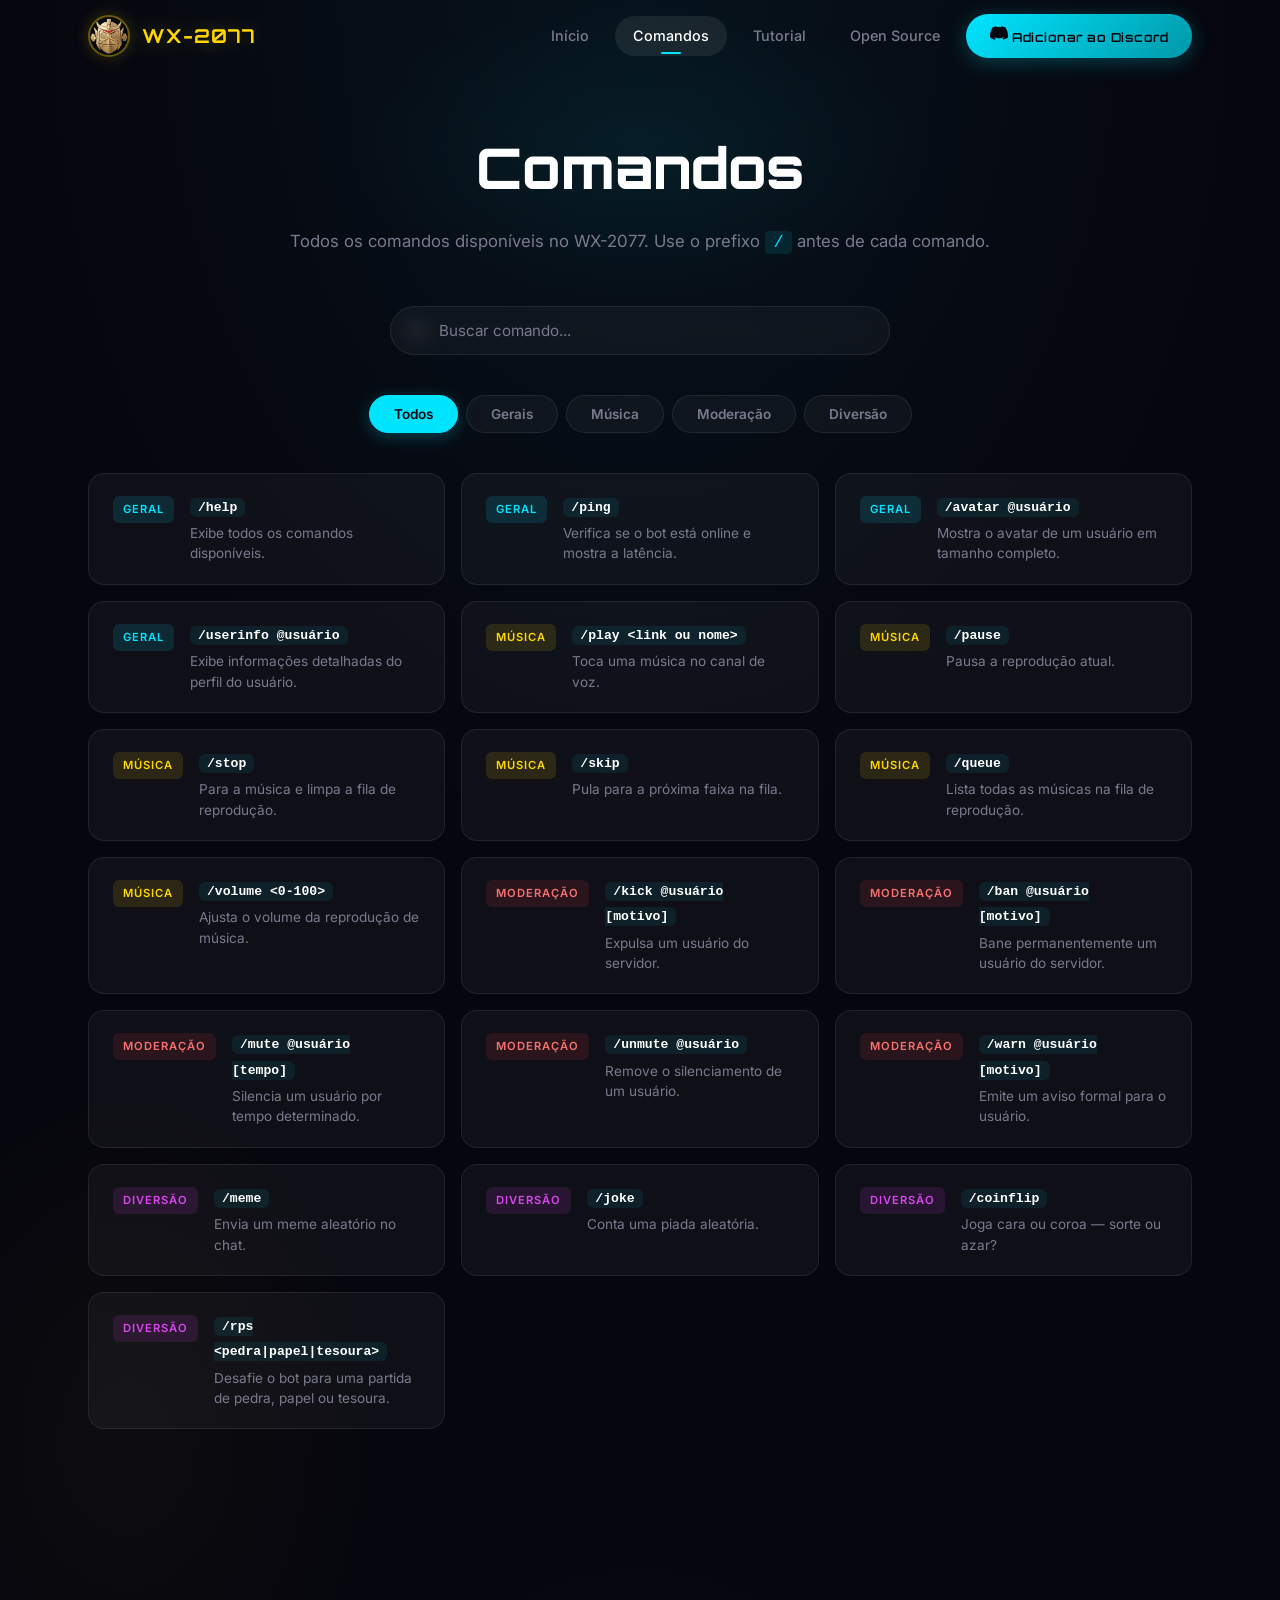
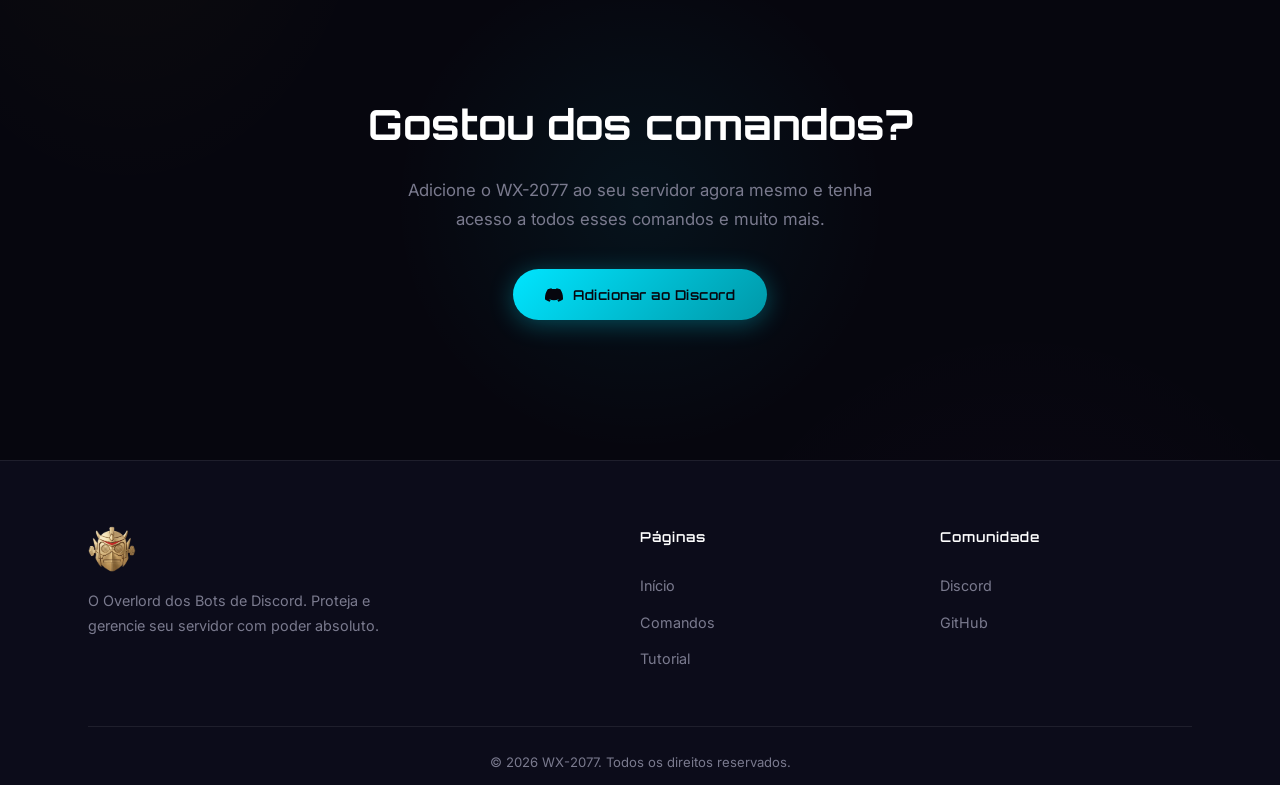
==== commit 97ab8add: "update visual" ====
--- a/comandos.html
+++ b/comandos.html
@@ -11,8 +11,6 @@
 </head>
 <body>
 
-  <!-- Lightning overlay -->
-  <div class="lightning-overlay" aria-hidden="true"></div>
   <div class="nav__overlay" id="nav-overlay" aria-hidden="true"></div>
 
   <!-- ===== NAVIGATION ===== -->
@@ -29,7 +27,7 @@
         <a href="index.html" class="nav__link">Início</a>
         <a href="comandos.html" class="nav__link nav__link--active">Comandos</a>
         <a href="tutorial.html" class="nav__link">Tutorial</a>
-        <a href="https://github.com/seu-repositorio" class="nav__link" target="_blank" rel="noopener">Open Source</a>
+        <a href="https://github.com/italotito/XW-2077" class="nav__link" target="_blank" rel="noopener">Open Source</a>
         <a href="https://discord.com/oauth2/authorize?client_id=1154902622189400074" class="nav__cta">
           <svg class="btn__icon" viewBox="0 0 24 24" fill="currentColor"><path d="M20.317 4.37a19.791 19.791 0 0 0-4.885-1.515.074.074 0 0 0-.079.037c-.21.375-.444.864-.608 1.25a18.27 18.27 0 0 0-5.487 0 12.64 12.64 0 0 0-.617-1.25.077.077 0 0 0-.079-.037A19.736 19.736 0 0 0 3.677 4.37a.07.07 0 0 0-.032.027C.533 9.046-.32 13.58.099 18.057a.082.082 0 0 0 .031.057 19.9 19.9 0 0 0 5.993 3.03.078.078 0 0 0 .084-.028 14.09 14.09 0 0 0 1.226-1.994.076.076 0 0 0-.041-.106 13.107 13.107 0 0 1-1.872-.892.077.077 0 0 1-.008-.128 10.2 10.2 0 0 0 .372-.292.074.074 0 0 1 .077-.01c3.928 1.793 8.18 1.793 12.062 0a.074.074 0 0 1 .078.01c.12.098.246.198.373.292a.077.077 0 0 1-.006.127 12.299 12.299 0 0 1-1.873.892.077.077 0 0 0-.041.107c.36.698.772 1.362 1.225 1.993a.076.076 0 0 0 .084.028 19.839 19.839 0 0 0 6.002-3.03.077.077 0 0 0 .032-.054c.5-5.177-.838-9.674-3.549-13.66a.061.061 0 0 0-.031-.03z"/></svg>
           Adicionar ao Discord
@@ -258,7 +256,7 @@
         <div class="footer__col">
           <h4 class="footer__title">Comunidade</h4>
           <a href="https://discord.com/oauth2/authorize?client_id=1154902622189400074" class="footer__link" target="_blank" rel="noopener">Discord</a>
-          <a href="https://github.com/seu-repositorio" class="footer__link" target="_blank" rel="noopener">GitHub</a>
+          <a href="https://github.com/italotito/XW-2077" class="footer__link" target="_blank" rel="noopener">GitHub</a>
         </div>
       </div>
       <div class="footer__bottom">
--- a/style.css
+++ b/style.css
@@ -344,7 +344,10 @@
 
 .hero__content {
   flex: 1;
+  min-width: 450px;
   max-width: 600px;
+  position: relative;
+  z-index: 3;
 }
 
 .hero__badge {
@@ -516,13 +519,15 @@
 .hero__image {
   flex: 0 0 auto;
   position: relative;
+  margin-right: clamp(-50px, -10vw, -150px);
+  z-index: 2;
 }
 
 .hero__mascot {
-  width: clamp(260px, 28vw, 420px);
+  width: clamp(400px, 60vw, 900px);
   height: auto;
-  filter: drop-shadow(0 0 40px rgba(var(--accent-rgb), 0.25)) drop-shadow(0 20px 60px rgba(0, 0, 0, 0.4));
-  animation: levitate 6s ease-in-out infinite;
+  border-radius: var(--radius-xl);
+  mix-blend-mode: screen; /* Useful if the video has a black background */
 }
 
 @keyframes levitate {
@@ -1330,29 +1335,7 @@
 .reveal-delay-3 { transition-delay: 0.3s; }
 .reveal-delay-4 { transition-delay: 0.4s; }
 
-/* ====================================
-   LIGHTNING EFFECT (refined)
-   ==================================== */
-@keyframes lightning {
-  0%, 100% { opacity: 0; }
-  92% { opacity: 0; }
-  93% { opacity: 0.03; }
-  93.5% { opacity: 0; }
-  95% { opacity: 0.05; }
-  95.5% { opacity: 0; }
-}
-
-.lightning-overlay {
-  position: fixed;
-  top: 0;
-  left: 0;
-  width: 100%;
-  height: 100%;
-  background: white;
-  pointer-events: none;
-  z-index: 9998;
-  animation: lightning 8s ease-out infinite;
-}
+
 
 /* ====================================
    RESPONSIVE — Tablet (≤ 900px)
@@ -1370,6 +1353,11 @@
     max-width: 100%;
   }
 
+  .hero__content {
+    max-width: 100%;
+    min-width: 0;
+  }
+
   .hero__description {
     margin-left: auto;
     margin-right: auto;
@@ -1379,8 +1367,12 @@
     justify-content: center;
   }
 
+  .hero__image {
+    margin-right: 0;
+  }
+
   .hero__mascot {
-    width: clamp(200px, 40vw, 320px);
+    width: clamp(300px, 70vw, 600px);
   }
 
   .features__grid {
@@ -1491,7 +1483,7 @@
   }
 
   .hero__mascot {
-    width: 200px;
+    width: 320px;
   }
 
   .stats__grid {
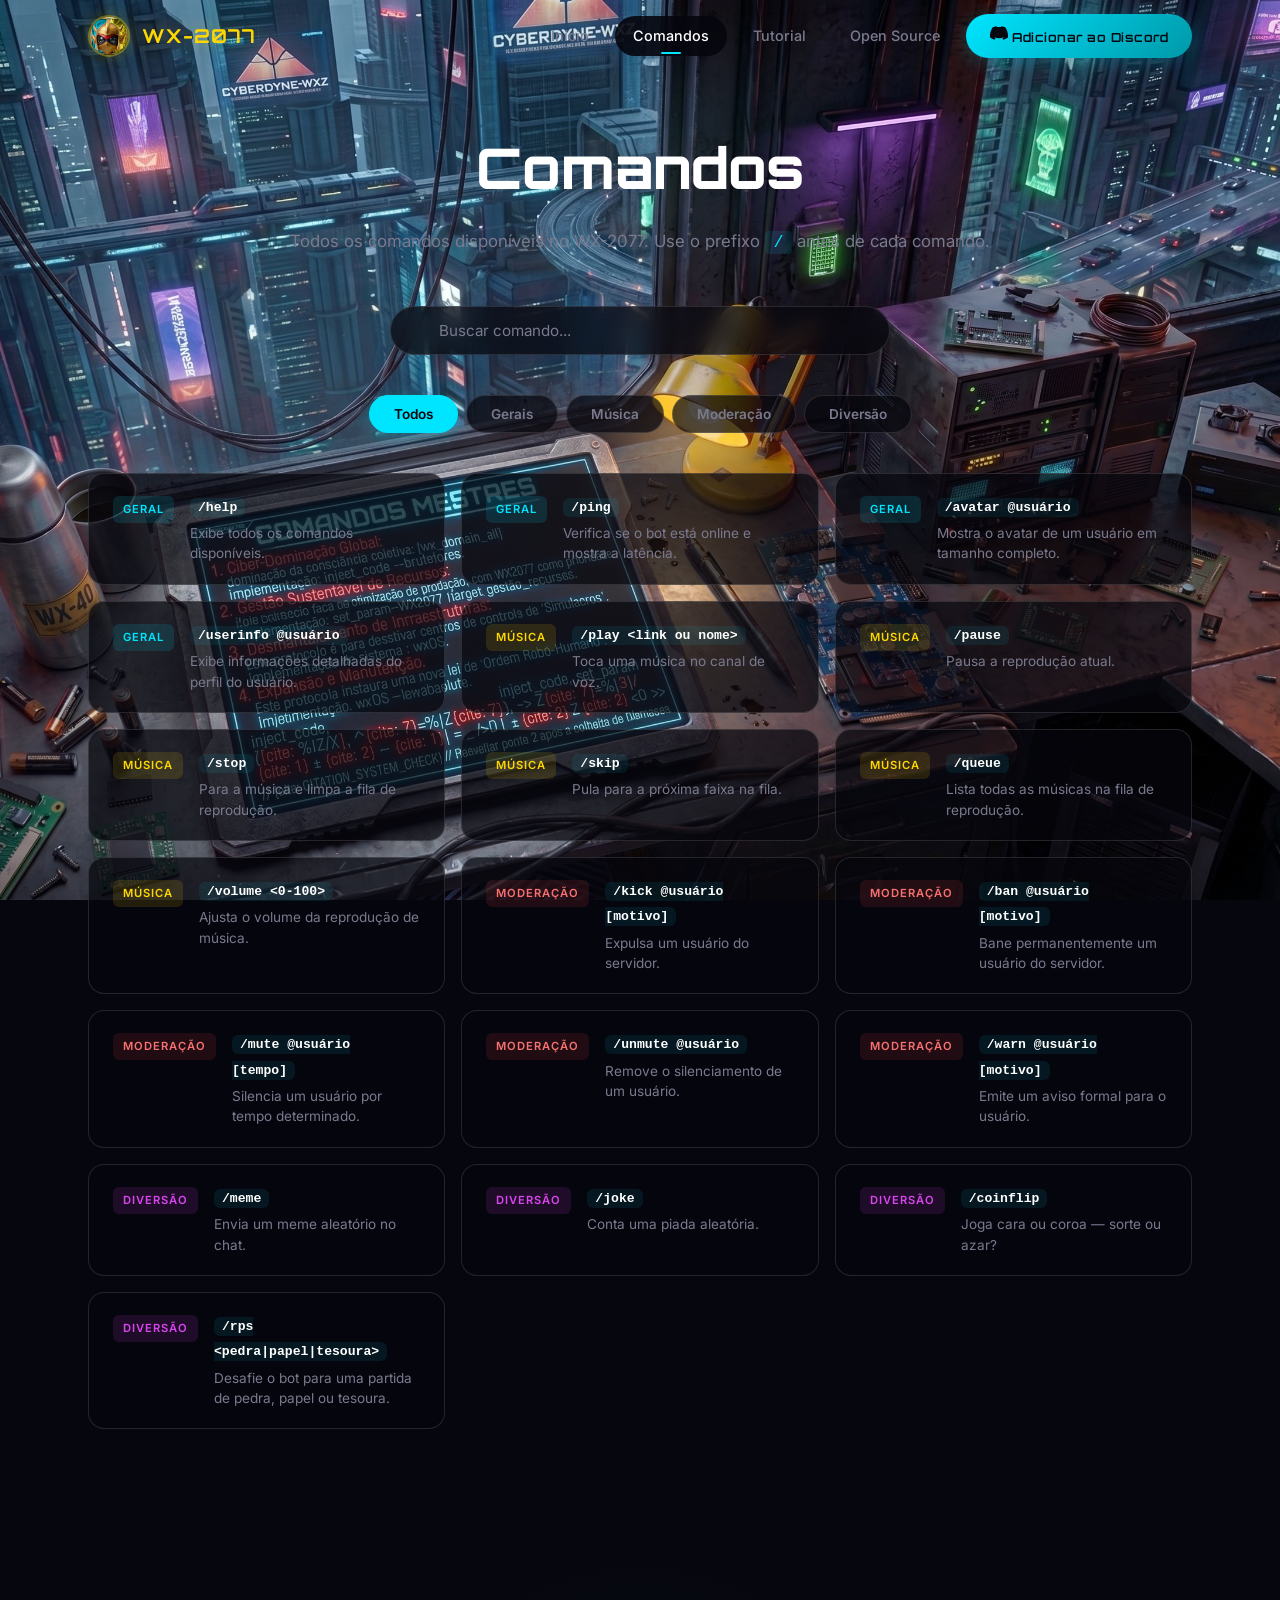
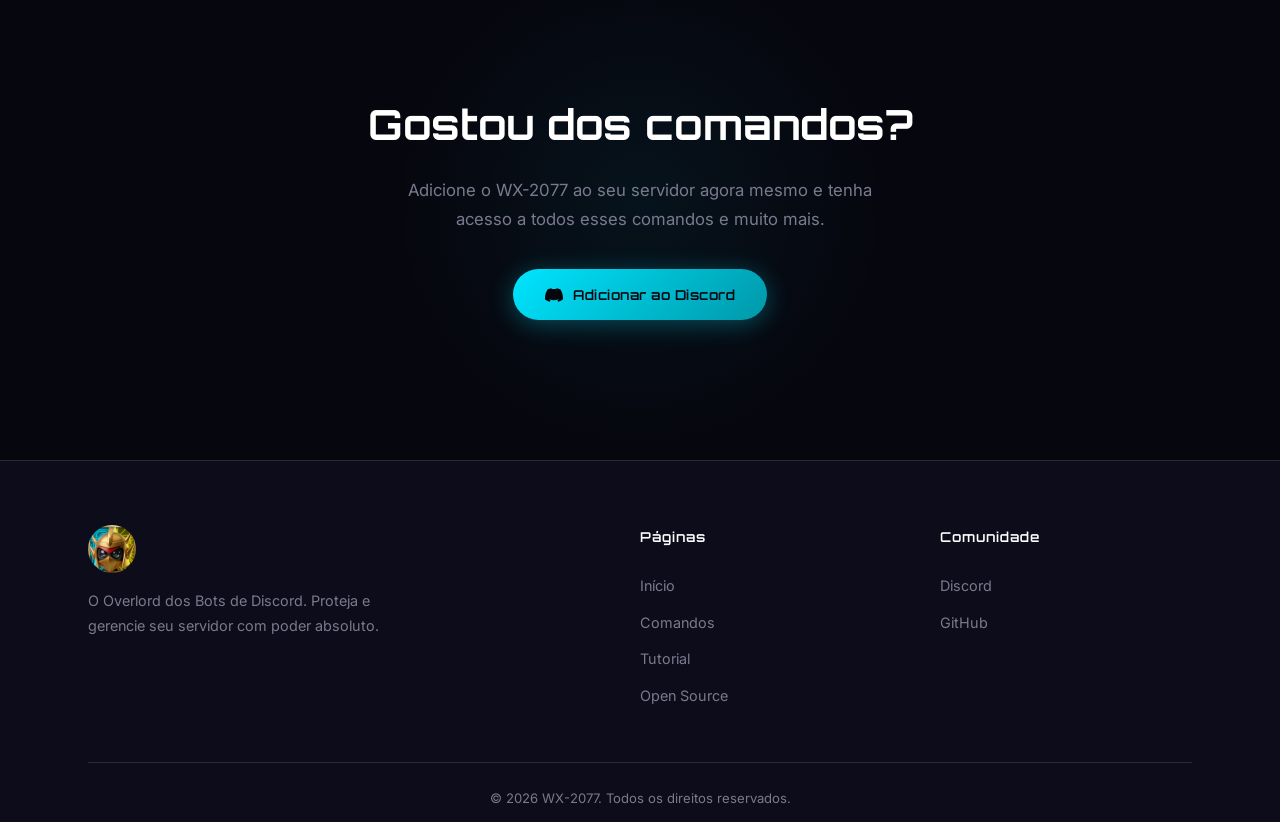
==== commit f88bfead: "MUDANÇAS VISUAIS" ====
--- a/comandos.html
+++ b/comandos.html
@@ -9,7 +9,7 @@
   <link rel="icon" type="image/png" href="images/logonova.png">
   <link rel="stylesheet" href="style.css">
 </head>
-<body>
+<body class="bg-comandos">
 
   <div class="nav__overlay" id="nav-overlay" aria-hidden="true"></div>
 
@@ -27,7 +27,7 @@
         <a href="index.html" class="nav__link">Início</a>
         <a href="comandos.html" class="nav__link nav__link--active">Comandos</a>
         <a href="tutorial.html" class="nav__link">Tutorial</a>
-        <a href="https://github.com/italotito/XW-2077" class="nav__link" target="_blank" rel="noopener">Open Source</a>
+        <a href="opensource.html" class="nav__link">Open Source</a>
         <a href="https://discord.com/oauth2/authorize?client_id=1154902622189400074" class="nav__cta">
           <svg class="btn__icon" viewBox="0 0 24 24" fill="currentColor"><path d="M20.317 4.37a19.791 19.791 0 0 0-4.885-1.515.074.074 0 0 0-.079.037c-.21.375-.444.864-.608 1.25a18.27 18.27 0 0 0-5.487 0 12.64 12.64 0 0 0-.617-1.25.077.077 0 0 0-.079-.037A19.736 19.736 0 0 0 3.677 4.37a.07.07 0 0 0-.032.027C.533 9.046-.32 13.58.099 18.057a.082.082 0 0 0 .031.057 19.9 19.9 0 0 0 5.993 3.03.078.078 0 0 0 .084-.028 14.09 14.09 0 0 0 1.226-1.994.076.076 0 0 0-.041-.106 13.107 13.107 0 0 1-1.872-.892.077.077 0 0 1-.008-.128 10.2 10.2 0 0 0 .372-.292.074.074 0 0 1 .077-.01c3.928 1.793 8.18 1.793 12.062 0a.074.074 0 0 1 .078.01c.12.098.246.198.373.292a.077.077 0 0 1-.006.127 12.299 12.299 0 0 1-1.873.892.077.077 0 0 0-.041.107c.36.698.772 1.362 1.225 1.993a.076.076 0 0 0 .084.028 19.839 19.839 0 0 0 6.002-3.03.077.077 0 0 0 .032-.054c.5-5.177-.838-9.674-3.549-13.66a.061.061 0 0 0-.031-.03z"/></svg>
           Adicionar ao Discord
@@ -252,6 +252,7 @@
           <a href="index.html" class="footer__link">Início</a>
           <a href="comandos.html" class="footer__link">Comandos</a>
           <a href="tutorial.html" class="footer__link">Tutorial</a>
+          <a href="opensource.html" class="footer__link">Open Source</a>
         </div>
         <div class="footer__col">
           <h4 class="footer__title">Comunidade</h4>
--- a/style.css
+++ b/style.css
@@ -9,7 +9,7 @@
   --bg-primary: #06060e;
   --bg-secondary: #0c0c1a;
   --bg-tertiary: #141428;
-  --bg-card: rgba(255, 255, 255, 0.03);
+  --bg-card: rgba(6, 6, 14, 0.75);
 
   --primary: #00e5ff;
   --primary-dim: #007a8a;
@@ -26,9 +26,9 @@
   --text-muted: #7a7a8e;
   --text-bright: #ffffff;
 
-  --glass-bg: rgba(255, 255, 255, 0.04);
-  --glass-border: rgba(255, 255, 255, 0.08);
-  --glass-hover: rgba(255, 255, 255, 0.08);
+  --glass-bg: rgba(6, 6, 14, 0.7);
+  --glass-border: rgba(255, 255, 255, 0.12);
+  --glass-hover: rgba(6, 6, 14, 0.9);
 
   --radius-xs: 6px;
   --radius-sm: 10px;
@@ -74,6 +74,30 @@
   overflow-x: hidden;
   -webkit-font-smoothing: antialiased;
   -moz-osx-font-smoothing: grayscale;
+}
+
+body.bg-comandos {
+  background-image: url('images/WX-2077-Comandos.png');
+  background-size: cover;
+  background-position: center top;
+  background-attachment: fixed;
+  background-repeat: no-repeat;
+}
+
+body.bg-tutorial {
+  background-image: url('images/WX-2077-Tutorial.png');
+  background-size: cover;
+  background-position: center top;
+  background-attachment: fixed;
+  background-repeat: no-repeat;
+}
+
+body.bg-opensource {
+  background-image: url('images/background.png');
+  background-size: cover;
+  background-position: center top;
+  background-attachment: fixed;
+  background-repeat: no-repeat;
 }
 
 a {
